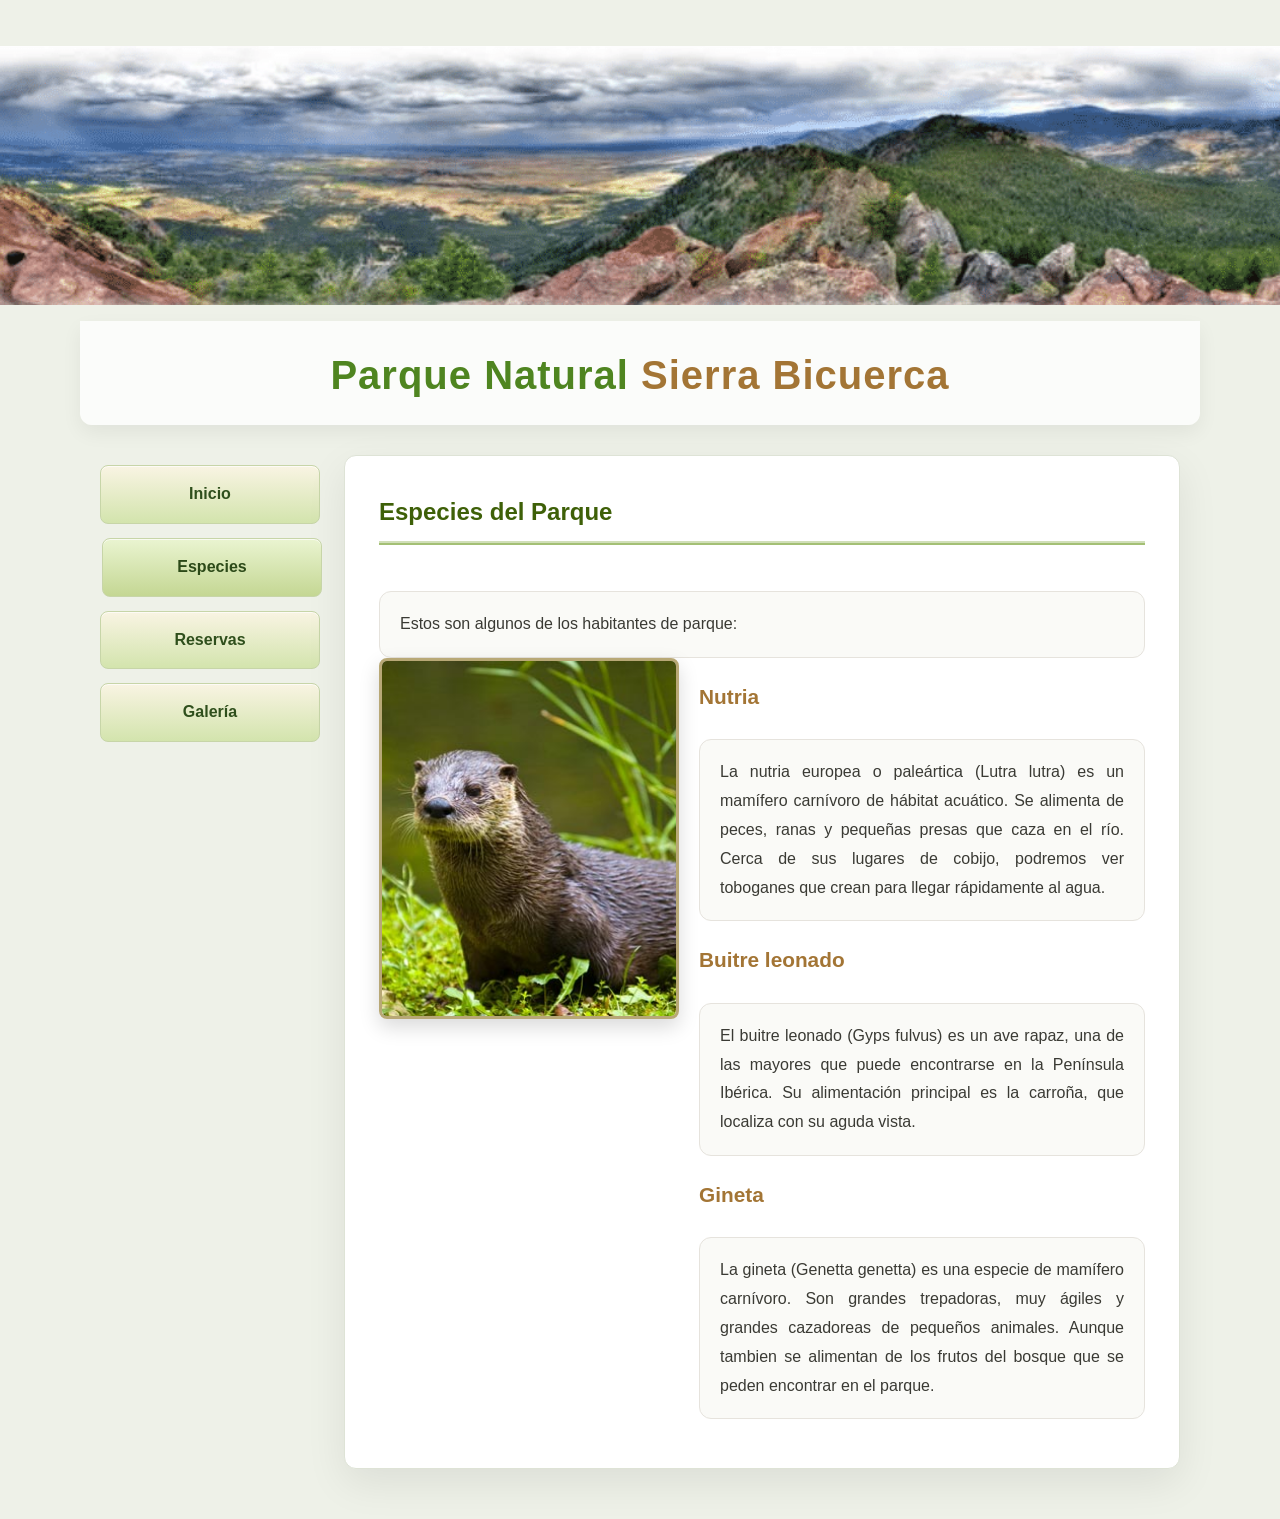
==== especies.html @ 3e93504e "cambio de especies y estilos" ====
<!doctype html>
<html lang="es">
  <head>
    <meta charset="UTF-8" />
    <meta name="viewport" content="width=device-width, initial-scale=1.0" />
    <title>Especies</title>
  </head>
  <link rel="stylesheet" href="estilos.css" />
  <body>
    <header>
      <div class="header-image"></div>
        <img src="picture.png" alt="Imagen del encabezado del Parque Natural Sierra Bicuerca" />
      <div class="header-title">
        <h1>Parque Natural <span>Sierra Bicuerca</span></h1>
      </div>
    </header>

    <div class="main-container">
        <nav>
            <ul>
                <li><a href="index.html">Inicio</a></li>
                <li><a href="especies.html" class="active">Especies</a></li>
                <li><a href="reservas.html">Reservas</a></li>
                <li><a href="galería.html">Galería</a></li>
            </ul>
        </nav>

        <article>
            <h2>Especies del Parque</h2>
            <p>Estos son algunos de los habitantes de parque:</p>
            
            <input type="radio" id="nutria-radio" name="species" checked hidden>
            <input type="radio" id="buitre-radio" name="species" hidden>
            <input type="radio" id="gineta-radio" name="species" hidden>
            
            <div class="species-container">
                <div class="species-images">
                    <img id="img-nutria" src="nutria.jpg" alt="Nutria" class="species-image">
                    <img id="img-buitre" src="buitre_leonado.jpg" alt="Buitre leonado" class="species-image">
                    <img id="img-gineta" src="gineta.jpg" alt="Gineta" class="species-image">
                </div>
                <div class="species-list">
                    <label for="nutria-radio"><h3>Nutria</h3></label>
                    <p>La nutria europea o paleártica (Lutra lutra) es un mamífero carnívoro de hábitat acuático. Se alimenta de peces, ranas y pequeñas presas que caza en el río. Cerca de sus lugares de cobijo, podremos ver toboganes que crean para llegar rápidamente al agua.</p>
                    <label for="buitre-radio"><h3>Buitre leonado</h3></label>
                    <p>El buitre leonado (Gyps fulvus) es un ave rapaz, una de las mayores que puede encontrarse en la Península Ibérica. Su alimentación principal es la carroña, que localiza con su aguda vista.</p>
                    <label for="gineta-radio"><h3>Gineta</h3></label>
                    <p>La gineta (Genetta genetta) es una especie de mamífero carnívoro. Son grandes trepadoras, muy ágiles y grandes cazadoreas de pequeños animales. Aunque tambien se alimentan de los frutos del bosque que se peden encontrar en el parque.</p>
                </div>
            </div>
        </article>
    </div>
</body>
</html>
---- estilos.css ----
/* Estilos Generales */
* {
  margin: 0;
  padding: 0;
  box-sizing: border-box;
}

body {
  font-family: 'Segoe UI', Tahoma, Geneva, Verdana, sans-serif;
  line-height: 1.8;
  color: #323232;
  background-color: #eef1e8;
}

/* Cabecera con Imagen */
header {
  width: 100%;
  display: flex;
  flex-direction: column;
  align-items: center;
  gap: 1rem;
  padding: 30px 0 0;
}       
  justify-content: flex-end;
  text-align: center;
  padding: 20px;
  font-size: 0.9rem;
  color: #555;
}
.header-image {
  width: min(100%, 1120px);
  height: 240px;
  background: url('picture.png') center/cover no-repeat;
  border-radius: 12px;
  box-shadow: 0 8px 30px rgba(0, 0, 0, 0.12);
}

.header-title {
  width: min(100%, 1120px);
  background: #ffffffcc;
  text-align: center;
  padding: 18px 0 14px;
  border-radius: 0 0 12px 12px;
  box-shadow: 0 8px 20px rgba(0, 0, 0, 0.06);
}

h1 {
  color: #4f8520;
  font-size: 2.5rem;
  margin: 0;
  letter-spacing: 1px;
}

h1 span {
  color: #a37535;
}

/* Contenedor Principal */
.main-container {
  max-width: 1120px;
  margin: 30px auto 50px;
  display: flex;
  gap: 24px;
  padding: 0 20px;
}

/* Barra Lateral (Navegación) */
nav {
  flex: 0 0 220px;
}

nav ul {
  list-style: none;
  padding: 10px 0;
}

nav ul li {
  margin-bottom: 14px;
}

nav ul li a {
  display: block;
  padding: 14px 18px;
  text-decoration: none;
  color: #2f4f1c;
  background: linear-gradient(180deg, #f9f4e3 0%, #d3e4ad 100%);
  border: 1px solid #c7d5a8;
  border-radius: 8px;
  font-weight: 700;
  transition: transform 0.2s ease, background 0.2s ease;
  box-shadow: inset 0 1px 0 rgba(255, 255, 255, 0.7);
  text-align: center;
}

nav ul li a:hover,
nav ul li a.active {
  background: linear-gradient(180deg, #eaf4d1 0%, #c4d793 100%);
  color: #2c4a18;
  transform: translateX(2px);
}

/* Contenido */
article {
  display: grid;
  background: #ffffff;
  padding: 34px;
  border-radius: 12px;
  box-shadow: 0 14px 40px rgba(0, 0, 0, 0.08);
  border: 1px solid #dee3d6;
}

h2 {
  color: #3e6008;
  border-bottom: 2px solid #a4c075;
  padding-bottom: 10px;
  margin-bottom: 22px;
  box-shadow: inset 0 -2px 0 rgba(164, 192, 117, 0.5);
}

p {
  display: block;
  margin-top: 24px;
    padding: 18px 20px;
    background: #f8f8f5bd;
    border: 1px solid #e6e3dd;
    border-radius: 12px;
    color: #3a3a34;
}

.section-box {
  background: #fdf8ec;
  border: 1px solid #e0cfac;
  border-radius: 14px;
  padding: 22px;
  margin-top: 30px;
}

.section-box h3 {
  margin: 0 0 18px;
  font-size: 1.4rem;
  color: #b15a06;
  border-bottom: 2px solid #e5d4b0;
  padding-bottom: 10px;
}

.gallery-grid {
  display: flex;
    justify-content: flex-start;
    align-items: flex-start;
    flex-wrap: wrap;
    gap: 5px;
    margin: 5px;
}

.gallery-grid-2 {
  display: flex;
  justify-content: flex-start;
  align-items: flex-start;
  flex-wrap: wrap;
  gap: 5px;
  margin: 5px;
}

.gallery-grid img {

  box-shadow: 0 12px 30px rgba(0, 0, 0, 0.12);
}

@media (max-width: 768px) {
  .gallery-grid {
    grid-template-columns: 1fr;
  }
}

.gallery-footer {
  margin-top: 24px;
  padding: 18px 20px;
  background: #f8f8f5bd;
  border: 1px solid #e6e3dd;
  border-radius: 12px;
  color: #3a3a34;
}

.reserve-table {
  width: 100%;
  border-collapse: collapse;
  margin-bottom: 20px;
}

.reserve-table th,
.reserve-table td {
  border: 1px solid #d0b885;
  padding: 12px 14px;
  text-align: center;
}

.reserve-table th {
  background: #f8ecc9;
  color: #4d6b18;
  font-weight: 700;
}

.reserve-table .label {
  background: #f6f0df;
  color: #4d5f23;
  font-weight: 700;
}

.reserve-table td {
  background: #fcfbf6;
  color: #333;
}

.reserve-table.reserve-table--secondary th {
  background: #f8f0d2;
}

/* Estilos para especies con imagen flotante */
.species-container {
  display: flex;
  gap: 20px;
  align-items: flex-start;
}

.species-images {
  flex: 0 0 300px;
  position: relative;
  height: 400px;
}

.species-image {
  display: none;
  width: 300px;
  height: auto;
  border: 3px solid #b8a876;
  border-radius: 8px;
  box-shadow: 0 8px 20px rgba(0, 0, 0, 0.15);
  position: absolute;
  top: 0;
  left: 0;
}

#nutria-radio:checked ~ .species-container .species-images #img-nutria,
#buitre-radio:checked ~ .species-container .species-images #img-buitre,
#gineta-radio:checked ~ .species-container .species-images #img-gineta {
  display: block;
}

.species-list {
  flex: 1;
}

.species-list label {
  cursor: pointer;
}

.species-list h3 {
  color: #a37535;
  font-size: 1.3rem;
  margin-top: 20px;
  margin-bottom: 10px;
}

.species-list p {
  margin-bottom: 15px;
  text-align: justify;
}

/* Responsivo para móviles */
@media (max-width: 768px) {
  .main-container {
    flex-direction: column;
  }

  header {
    height: 200px;
  }

  h1 {
    font-size: 1.4rem;
  }
}
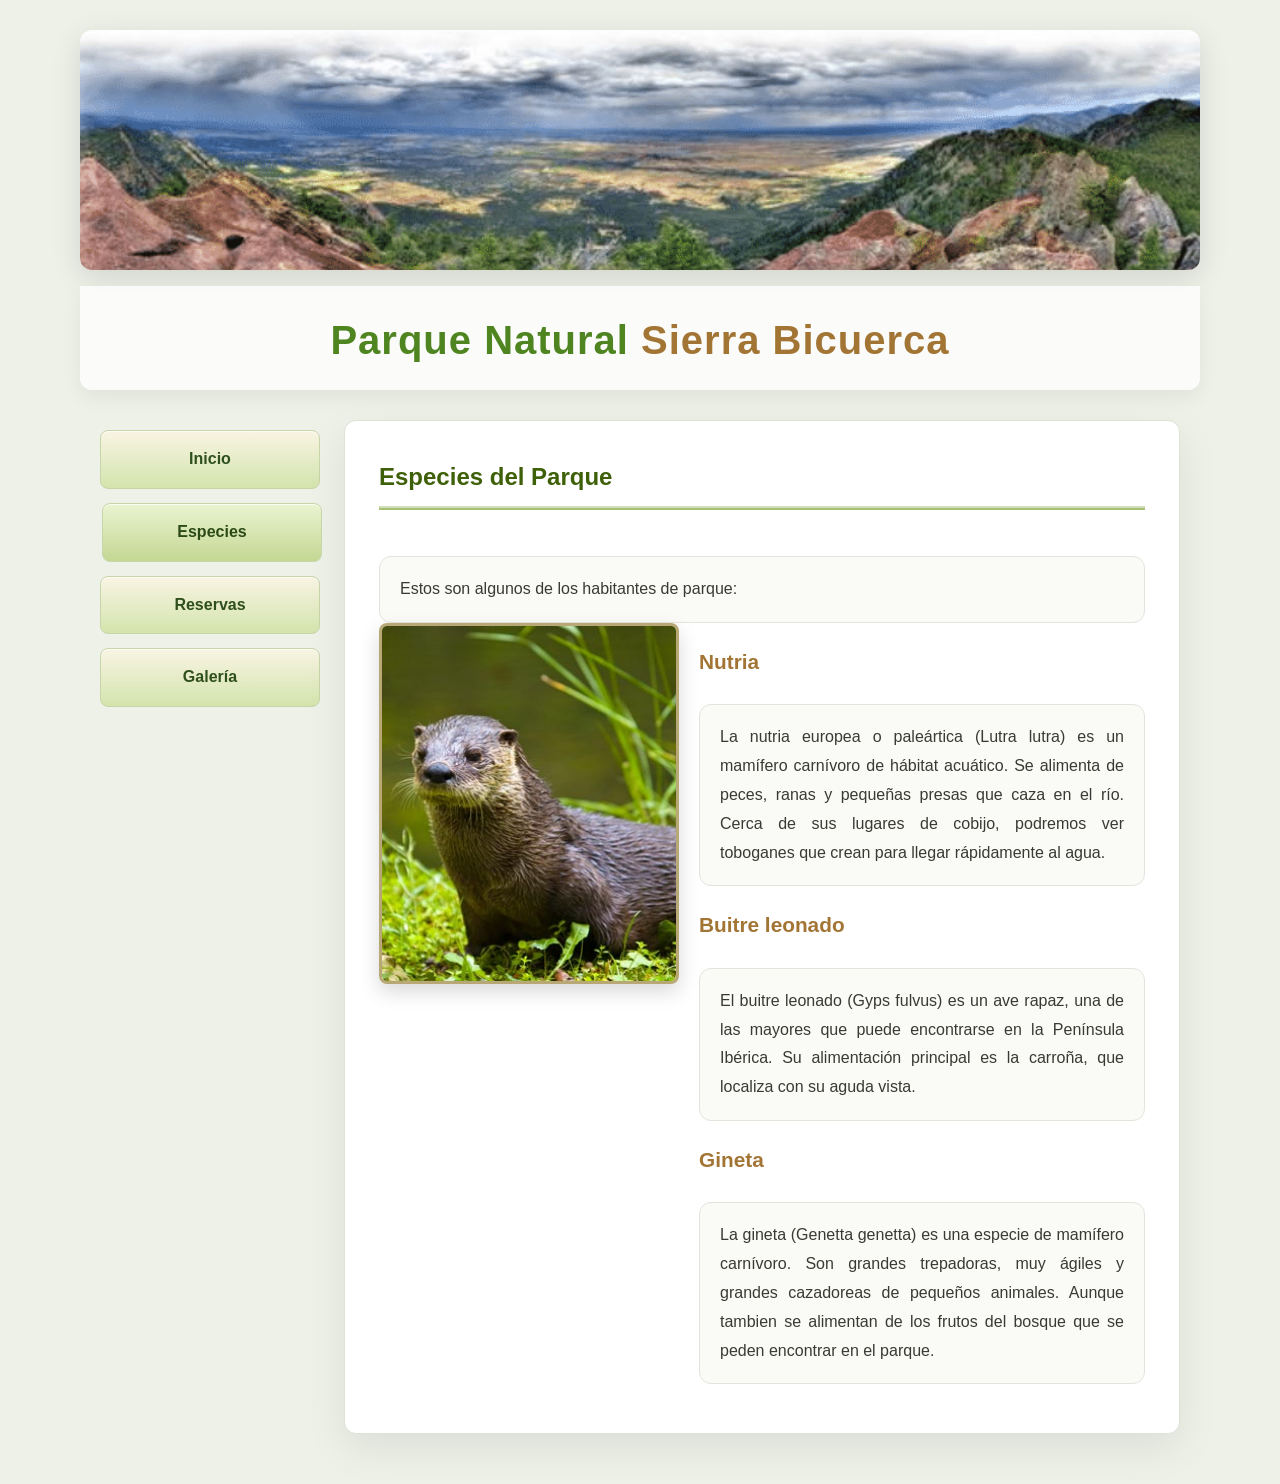
==== commit 9576cb39: "cambio de imagen duplicada" ====
--- a/especies.html
+++ b/especies.html
@@ -9,7 +9,6 @@
   <body>
     <header>
       <div class="header-image"></div>
-        <img src="picture.png" alt="Imagen del encabezado del Parque Natural Sierra Bicuerca" />
       <div class="header-title">
         <h1>Parque Natural <span>Sierra Bicuerca</span></h1>
       </div>
--- a/estilos.css
+++ b/estilos.css
@@ -12,7 +12,7 @@
   background-color: #eef1e8;
 }
 
-/* Cabecera con Imagen */
+
 header {
   width: 100%;
   display: flex;
@@ -21,16 +21,11 @@
   gap: 1rem;
   padding: 30px 0 0;
 }       
-  justify-content: flex-end;
-  text-align: center;
-  padding: 20px;
-  font-size: 0.9rem;
-  color: #555;
-}
+
 .header-image {
   width: min(100%, 1120px);
   height: 240px;
-  background: url('picture.png') center/cover no-repeat;
+  background: url('picture.png');
   border-radius: 12px;
   box-shadow: 0 8px 30px rgba(0, 0, 0, 0.12);
 }
@@ -98,8 +93,7 @@
   color: #2c4a18;
   transform: translateX(2px);
 }
-
-/* Contenido */
+  
 article {
   display: grid;
   background: #ffffff;
@@ -166,12 +160,6 @@
   box-shadow: 0 12px 30px rgba(0, 0, 0, 0.12);
 }
 
-@media (max-width: 768px) {
-  .gallery-grid {
-    grid-template-columns: 1fr;
-  }
-}
-
 .gallery-footer {
   margin-top: 24px;
   padding: 18px 20px;
@@ -215,7 +203,6 @@
   background: #f8f0d2;
 }
 
-/* Estilos para especies con imagen flotante */
 .species-container {
   display: flex;
   gap: 20px;
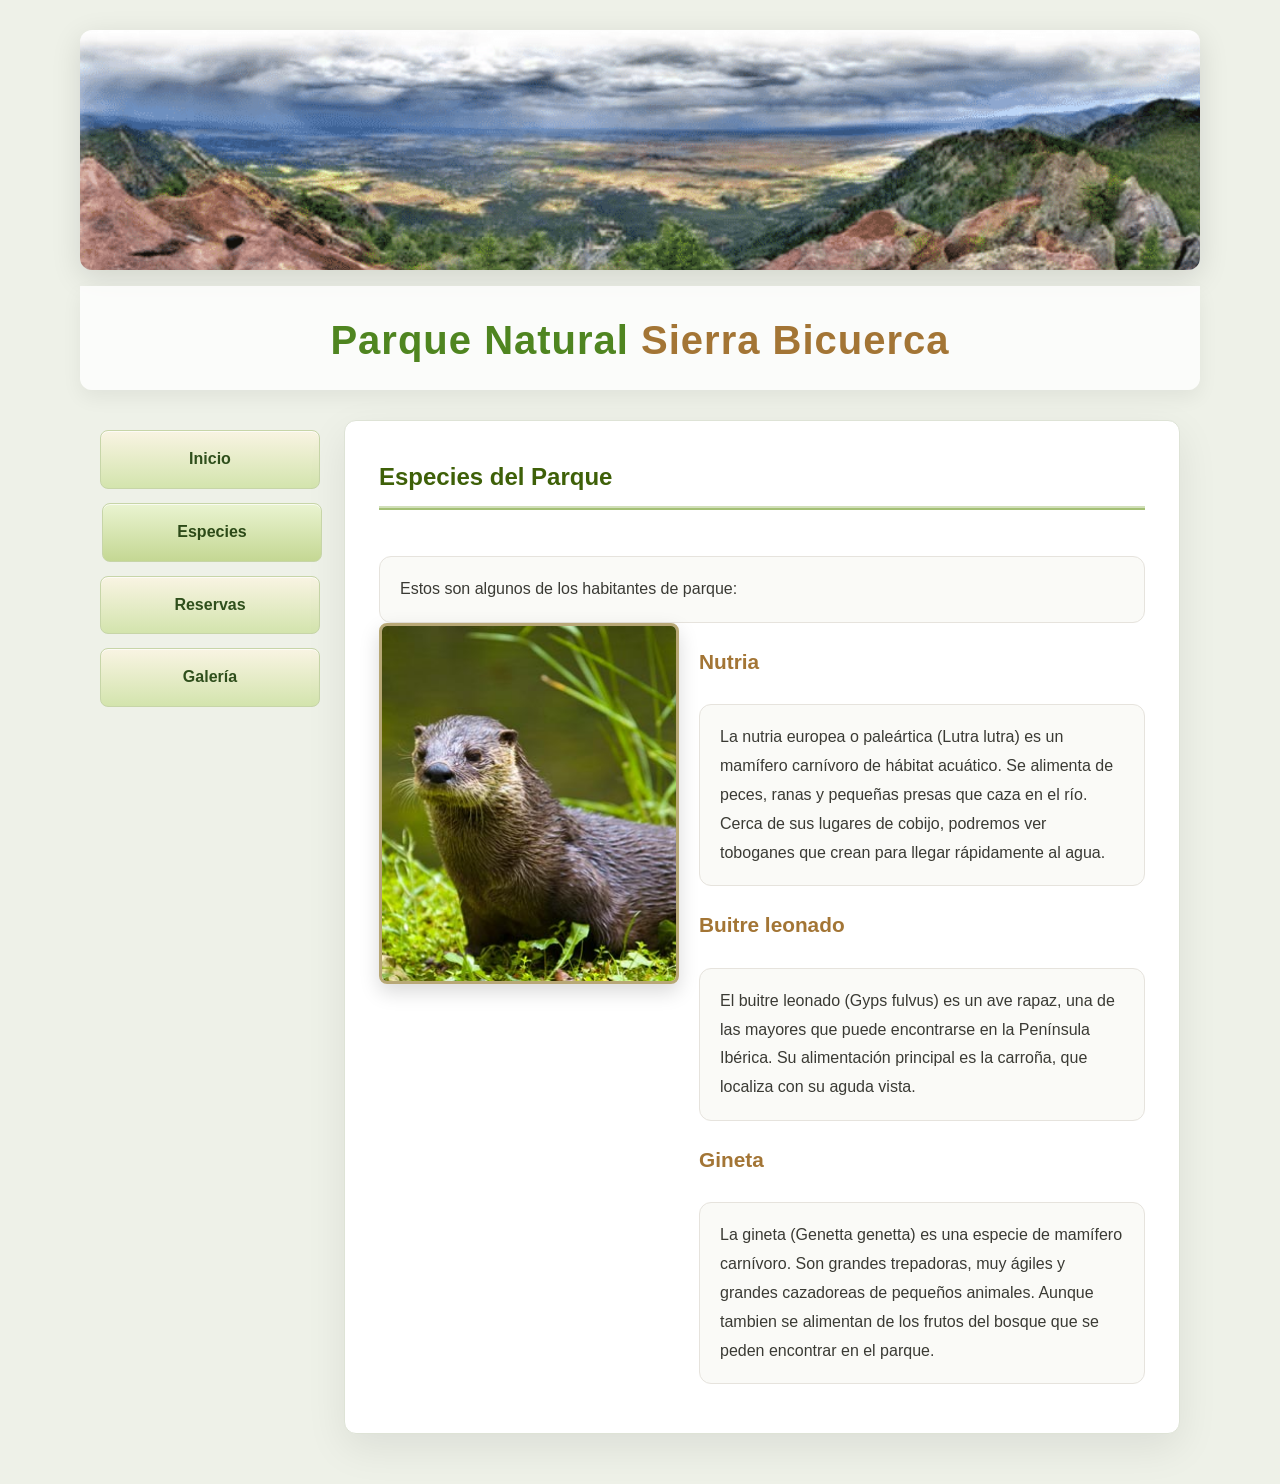
==== commit 4a85bd15: "Arreglar accesibilidad" ====
--- a/especies.html
+++ b/especies.html
@@ -1,11 +1,11 @@
 <!doctype html>
 <html lang="es">
   <head>
-    <meta charset="UTF-8" />
-    <meta name="viewport" content="width=device-width, initial-scale=1.0" />
+    <meta charset="UTF-8">
+    <meta name="viewport" content="width=device-width, initial-scale=1.0">
     <title>Especies</title>
+    <link rel="stylesheet" href="estilos.css">
   </head>
-  <link rel="stylesheet" href="estilos.css" />
   <body>
     <header>
       <div class="header-image"></div>
@@ -13,6 +13,9 @@
         <h1>Parque Natural <span>Sierra Bicuerca</span></h1>
       </div>
     </header>
+
+    <body onload="MM_preloadImages('nutria.jpg','buitre_leonado.jpg','gineta.jpg')"><!-- Google tag (gtag.js) -->
+    <script async src="https://www.googletagmanager.com/gtag/js?id=G-4KX380T5BD"></script>
 
     <div class="main-container">
         <nav>
@@ -39,15 +42,15 @@
                     <img id="img-gineta" src="gineta.jpg" alt="Gineta" class="species-image">
                 </div>
                 <div class="species-list">
-                    <label for="nutria-radio"><h3>Nutria</h3></label>
+                    <h3><label for="nutria-radio">Nutria</label></h3>
                     <p>La nutria europea o paleártica (Lutra lutra) es un mamífero carnívoro de hábitat acuático. Se alimenta de peces, ranas y pequeñas presas que caza en el río. Cerca de sus lugares de cobijo, podremos ver toboganes que crean para llegar rápidamente al agua.</p>
-                    <label for="buitre-radio"><h3>Buitre leonado</h3></label>
+                    <h3><label for="buitre-radio">Buitre leonado</label></h3>
                     <p>El buitre leonado (Gyps fulvus) es un ave rapaz, una de las mayores que puede encontrarse en la Península Ibérica. Su alimentación principal es la carroña, que localiza con su aguda vista.</p>
-                    <label for="gineta-radio"><h3>Gineta</h3></label>
+                    <h3><label for="gineta-radio">Gineta</label></h3>
                     <p>La gineta (Genetta genetta) es una especie de mamífero carnívoro. Son grandes trepadoras, muy ágiles y grandes cazadoreas de pequeños animales. Aunque tambien se alimentan de los frutos del bosque que se peden encontrar en el parque.</p>
                 </div>
             </div>
         </article>
     </div>
 </body>
-</html>
+</html>
--- a/estilos.css
+++ b/estilos.css
@@ -10,6 +10,9 @@
   line-height: 1.8;
   color: #323232;
   background-color: #eef1e8;
+  display: flex;
+  flex-direction: column;
+  min-height: 100vh;
 }
 
 
@@ -250,7 +253,17 @@
 
 .species-list p {
   margin-bottom: 15px;
-  text-align: justify;
+  text-align: left;
+}
+
+.index_footer {
+  background: #f8f8f5bd;
+  border-top: 1px solid #e6e3dd;
+  padding: 20px;
+  text-align: center;
+  color: #3a3a34;
+  font-size: 0.9rem;
+  margin-top: auto;
 }
 
 /* Responsivo para móviles */
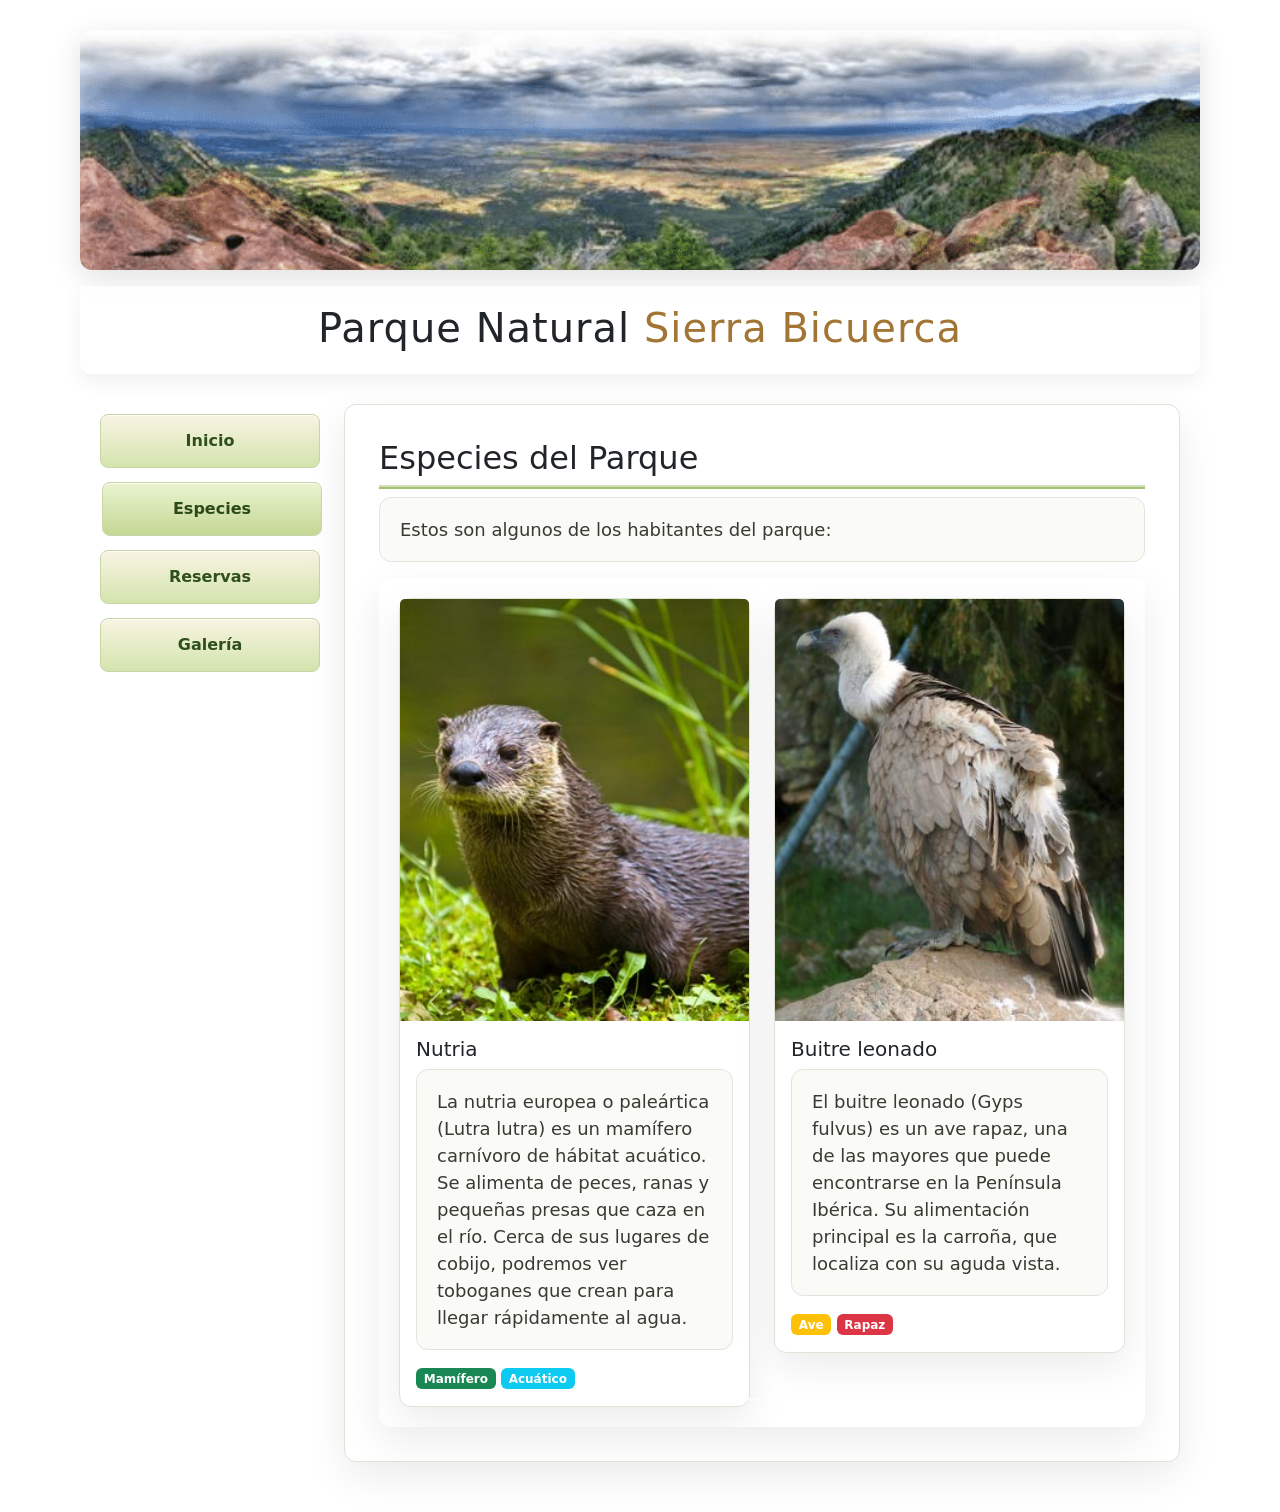
==== commit 3f1fa152: "cambios en especies, css, index" ====
--- a/especies.html
+++ b/especies.html
@@ -5,8 +5,10 @@
     <meta name="viewport" content="width=device-width, initial-scale=1.0">
     <title>Especies</title>
     <link rel="stylesheet" href="estilos.css">
+    <link href="https://cdn.jsdelivr.net/npm/bootstrap@5.3.0/dist/css/bootstrap.min.css" rel="stylesheet">
   </head>
   <body>
+    <script src="https://cdn.jsdelivr.net/npm/bootstrap@5.3.0/dist/js/bootstrap.bundle.min.js"></script>
     <header>
       <div class="header-image"></div>
       <div class="header-title">
@@ -29,26 +31,137 @@
 
         <article>
             <h2>Especies del Parque</h2>
-            <p>Estos son algunos de los habitantes de parque:</p>
+            <p>Estos son algunos de los habitantes del parque:</p>
             
-            <input type="radio" id="nutria-radio" name="species" checked hidden>
-            <input type="radio" id="buitre-radio" name="species" hidden>
-            <input type="radio" id="gineta-radio" name="species" hidden>
-            
-            <div class="species-container">
-                <div class="species-images">
-                    <img id="img-nutria" src="nutria.jpg" alt="Nutria" class="species-image">
-                    <img id="img-buitre" src="buitre_leonado.jpg" alt="Buitre leonado" class="species-image">
-                    <img id="img-gineta" src="gineta.jpg" alt="Gineta" class="species-image">
+            <div id="especiesCarousel" class="carousel slide" data-bs-ride="carousel">
+                <div class="carousel-indicators">
+                    <button type="button" data-bs-target="#especiesCarousel" data-bs-slide-to="0" class="active" aria-current="true" aria-label="Slide 1"></button>
+                    <button type="button" data-bs-target="#especiesCarousel" data-bs-slide-to="1" aria-label="Slide 2"></button>
+                    <button type="button" data-bs-target="#especiesCarousel" data-bs-slide-to="2" aria-label="Slide 3"></button>
+                    <button type="button" data-bs-target="#especiesCarousel" data-bs-slide-to="3" aria-label="Slide 4"></button>
                 </div>
-                <div class="species-list">
-                    <h3><label for="nutria-radio">Nutria</label></h3>
-                    <p>La nutria europea o paleártica (Lutra lutra) es un mamífero carnívoro de hábitat acuático. Se alimenta de peces, ranas y pequeñas presas que caza en el río. Cerca de sus lugares de cobijo, podremos ver toboganes que crean para llegar rápidamente al agua.</p>
-                    <h3><label for="buitre-radio">Buitre leonado</label></h3>
-                    <p>El buitre leonado (Gyps fulvus) es un ave rapaz, una de las mayores que puede encontrarse en la Península Ibérica. Su alimentación principal es la carroña, que localiza con su aguda vista.</p>
-                    <h3><label for="gineta-radio">Gineta</label></h3>
-                    <p>La gineta (Genetta genetta) es una especie de mamífero carnívoro. Son grandes trepadoras, muy ágiles y grandes cazadoreas de pequeños animales. Aunque tambien se alimentan de los frutos del bosque que se peden encontrar en el parque.</p>
+                <div class="carousel-inner">
+                    <div class="carousel-item active">
+                        <div class="row">
+                            <div class="col-md-6">
+                                <!-- Tarjeta Nutria -->
+                                <div class="card species-card">
+                                    <img src="img/nutria.jpg" class="card-img-top" alt="Nutria">
+                                    <div class="card-body">
+                                        <h5 class="card-title">Nutria</h5>
+                                        <p class="card-text">La nutria europea o paleártica (Lutra lutra) es un mamífero carnívoro de hábitat acuático. Se alimenta de peces, ranas y pequeñas presas que caza en el río. Cerca de sus lugares de cobijo, podremos ver toboganes que crean para llegar rápidamente al agua.</p>
+                                        <span class="badge bg-success">Mamífero</span>
+                                        <span class="badge bg-info">Acuático</span>
+                                    </div>
+                                </div>
+                            </div>
+                            <div class="col-md-6">
+                                <!-- Tarjeta Buitre Leonado -->
+                                <div class="card species-card">
+                                    <img src="img/buitre_leonado.jpg" class="card-img-top" alt="Buitre leonado">
+                                    <div class="card-body">
+                                        <h5 class="card-title">Buitre leonado</h5>
+                                        <p class="card-text">El buitre leonado (Gyps fulvus) es un ave rapaz, una de las mayores que puede encontrarse en la Península Ibérica. Su alimentación principal es la carroña, que localiza con su aguda vista.</p>
+                                        <span class="badge bg-warning">Ave</span>
+                                        <span class="badge bg-danger">Rapaz</span>
+                                    </div>
+                                </div>
+                            </div>
+                        </div>
+                    </div>
+                    <div class="carousel-item">
+                        <div class="row">
+                            <div class="col-md-6">
+                                <!-- Tarjeta Ciervo -->
+                                <div class="card species-card">
+                                    <img src="img/ciervo-rojo.jpg" class="card-img-top" alt="Ciervo">
+                                    <div class="card-body">
+                                        <h5 class="card-title">Ciervo</h5>
+                                        <p class="card-text">El ciervo es uno de los herbívoros más tranquilos del parque. Se le puede ver al amanecer cerca de los claros, masticando hierba y echando un vistazo a su entorno antes de seguir caminando.</p>
+                                        <span class="badge bg-success">Mamífero</span>
+                                        <span class="badge bg-secondary">Herbívoro</span>
+                                    </div>
+                                </div>
+                            </div>
+                            <div class="col-md-6">
+                                <!-- Tarjeta Zorro -->
+                                <div class="card species-card">
+                                    <img src="img/zorro.jpg" class="card-img-top" alt="Zorro">
+                                    <div class="card-body">
+                                        <h5 class="card-title">Zorro</h5>
+                                        <p class="card-text">El zorro rojo se mueve entre arbustos al atardecer buscando pequeños mamíferos y bayas. Es astuto y silencioso, y suele dejar rastro por las zonas menos transitadas del bosque.</p>
+                                        <span class="badge bg-success">Mamífero</span>
+                                        <span class="badge bg-dark">Carnívoro</span>
+                                    </div>
+                                </div>
+                            </div>
+                        </div>
+                    </div>
+                    <div class="carousel-item">
+                        <div class="row">
+                            <div class="col-md-6">
+                                <!-- Tarjeta Topillo -->
+                                <div class="card species-card">
+                                    <img src="img/Topillo.jpg" class="card-img-top" alt="Topillo">
+                                    <div class="card-body">
+                                        <h5 class="card-title">Topillo</h5>
+                                        <p class="card-text">El topillo habita en las zonas más húmedas y verdes, cerca de los arroyos. Aunque es pequeño, su presencia es importante en el ecosistema porque sirve de alimento para aves rapaces y zorros.</p>
+                                        <span class="badge bg-success">Mamífero</span>
+                                        <span class="badge bg-info">Pequeño roedor</span>
+                                    </div>
+                                </div>
+                            </div>
+                            <div class="col-md-6">
+                                <!-- Tarjeta Martín pescador -->
+                                <div class="card species-card">
+                                    <img src="img/martín_pescador.jpg" class="card-img-top" alt="Martín pescador">
+                                    <div class="card-body">
+                                        <h5 class="card-title">Martín pescador</h5>
+                                        <p class="card-text">El martín pescador es un pájaro de colores muy vivos, que se posa sobre ramas junto al agua para lanzar un picado y atrapar peces pequeños con su pico afilado.</p>
+                                        <span class="badge bg-warning">Ave</span>
+                                        <span class="badge bg-info">Acuático</span>
+                                    </div>
+                                </div>
+                            </div>
+                        </div>
+                    </div>
+                    <div class="carousel-item">
+                        <div class="row">
+                            <div class="col-md-6">
+                                <!-- Tarjeta Jabalí -->
+                                <div class="card species-card">
+                                    <img src="img/jabalí.webp" class="card-img-top" alt="Jabalí">
+                                    <div class="card-body">
+                                        <h5 class="card-title">Jabalí</h5>
+                                        <p class="card-text">El jabalí aparece a veces en las zonas densas del monte. Es fuerte y de costumbres nocturnas, y con su hocico remueve el suelo en busca de raíces, insectos y bellotas.</p>
+                                        <span class="badge bg-success">Mamífero</span>
+                                        <span class="badge bg-secondary">Nocturno</span>
+                                    </div>
+                                </div>
+                            </div>
+                            <div class="col-md-6">
+                                <!-- Tarjeta Libélula -->
+                                <div class="card species-card">
+                                    <img src="img/libelula.webp" class="card-img-top" alt="Libélula">
+                                    <div class="card-body">
+                                        <h5 class="card-title">Libélula</h5>
+                                        <p class="card-text">La libélula es uno de los insectos más vistosos del humedal. Vuela rápidamente sobre el agua, cazando pequeños insectos y siempre volviendo a posarse junto a las juncias.</p>
+                                        <span class="badge bg-danger">Insecto</span>
+                                        <span class="badge bg-info">Acuático</span>
+                                    </div>
+                                </div>
+                            </div>
+                        </div>
+                    </div>
                 </div>
+                <button class="carousel-control-prev" type="button" data-bs-target="#especiesCarousel" data-bs-slide="prev">
+                    <span class="carousel-control-prev-icon" aria-hidden="true"></span>
+                    <span class="visually-hidden">Previous</span>
+                </button>
+                <button class="carousel-control-next" type="button" data-bs-target="#especiesCarousel" data-bs-slide="next">
+                    <span class="carousel-control-next-icon" aria-hidden="true"></span>
+                    <span class="visually-hidden">Next</span>
+                </button>
             </div>
         </article>
     </div>
--- a/estilos.css
+++ b/estilos.css
@@ -5,6 +5,38 @@
   box-sizing: border-box;
 }
 
+.card.species-card {
+  background: #ffffff;
+  border: 1px solid #dee3d6;
+  border-radius: 12px;
+  box-shadow: 0 14px 40px rgba(0, 0, 0, 0.08);
+}
+
+/* Estilos para el carrusel de especies */
+.carousel {
+  border-radius: 12px;
+  overflow: hidden;
+  box-shadow: 0 14px 40px rgba(0, 0, 0, 0.08);
+}
+
+.carousel-item {
+  padding: 20px;
+}
+
+.carousel-control-prev,
+.carousel-control-next {
+  width: 5%;
+}
+
+.carousel-indicators button {
+  background-color: #a4c075;
+  border: none;
+}
+
+.carousel-indicators .active {
+  background-color: #4f8520;
+}
+
 body {
   font-family: 'Segoe UI', Tahoma, Geneva, Verdana, sans-serif;
   line-height: 1.8;
@@ -28,7 +60,7 @@
 .header-image {
   width: min(100%, 1120px);
   height: 240px;
-  background: url('picture.png');
+  background: url('img/picture.png');
   border-radius: 12px;
   box-shadow: 0 8px 30px rgba(0, 0, 0, 0.12);
 }
@@ -96,7 +128,7 @@
   color: #2c4a18;
   transform: translateX(2px);
 }
-  
+
 article {
   display: grid;
   background: #ffffff;
@@ -122,6 +154,7 @@
     border: 1px solid #e6e3dd;
     border-radius: 12px;
     color: #3a3a34;
+    font-size: 18px;
 }
 
 .section-box {
@@ -208,8 +241,8 @@
 
 .species-container {
   display: flex;
-  gap: 20px;
-  align-items: flex-start;
+  gap: 15px;
+  align-items: flex-start
 }
 
 .species-images {
@@ -232,7 +265,13 @@
 
 #nutria-radio:checked ~ .species-container .species-images #img-nutria,
 #buitre-radio:checked ~ .species-container .species-images #img-buitre,
-#gineta-radio:checked ~ .species-container .species-images #img-gineta {
+#gineta-radio:checked ~ .species-container .species-images #img-gineta,
+#ciervo-radio:checked ~ .species-container .species-images #img-ciervo,
+#zorro-radio:checked ~ .species-container .species-images #img-zorro,
+#topillo-radio:checked ~ .species-container .species-images #img-topillo,
+#martin-radio:checked ~ .species-container .species-images #img-martin,
+#jabali-radio:checked ~ .species-container .species-images #img-jabali,
+#libelula-radio:checked ~ .species-container .species-images #img-libelula {
   display: block;
 }
 
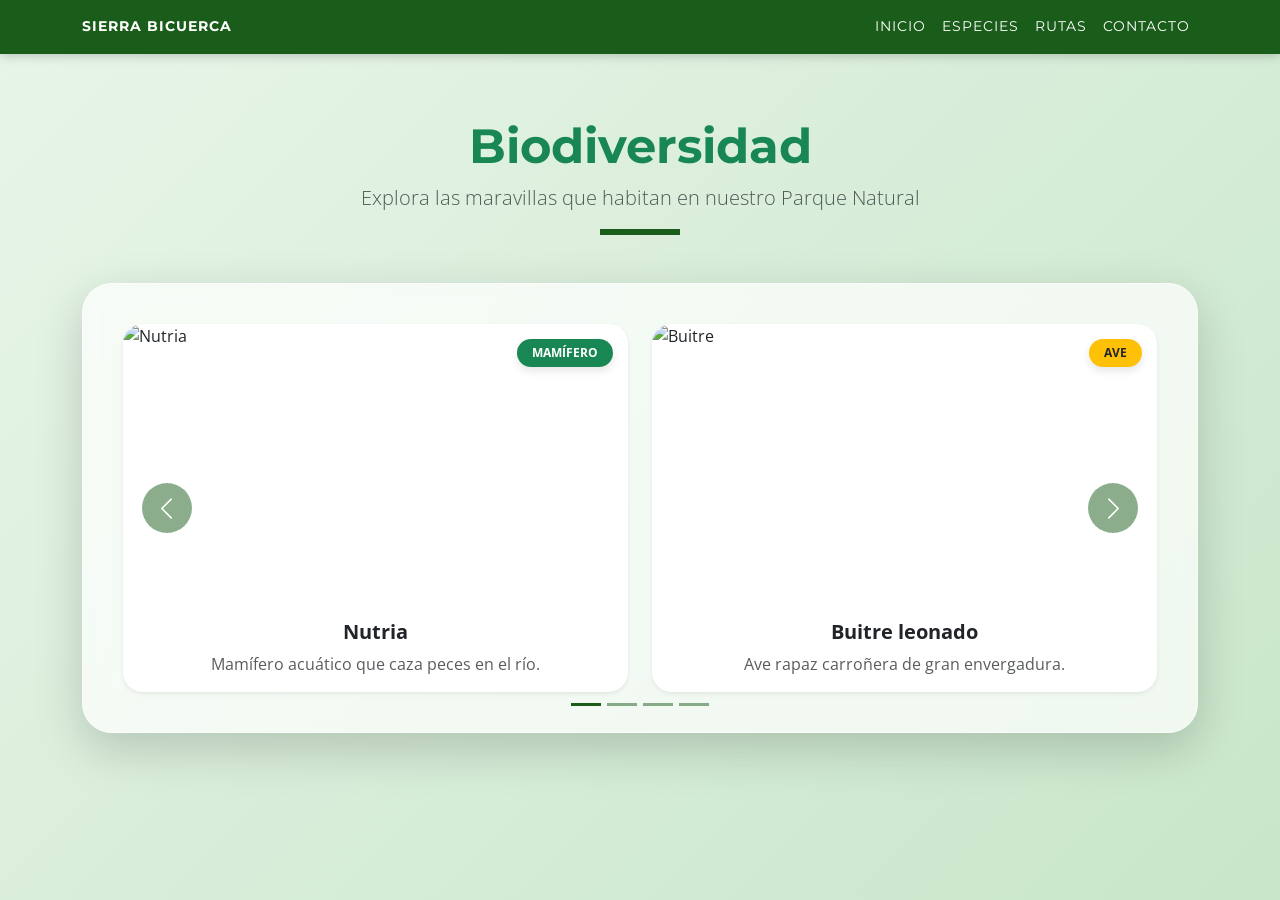
==== commit 682984df: ".\especies.html" ====
--- a/especies.html
+++ b/especies.html
@@ -1,169 +1,256 @@
-<!doctype html>
+<!DOCTYPE html>
 <html lang="es">
-  <head>
+<head>
     <meta charset="UTF-8">
     <meta name="viewport" content="width=device-width, initial-scale=1.0">
-    <title>Especies</title>
-    <link rel="stylesheet" href="estilos.css">
-    <link href="https://cdn.jsdelivr.net/npm/bootstrap@5.3.0/dist/css/bootstrap.min.css" rel="stylesheet">
-  </head>
-  <body>
-    <script src="https://cdn.jsdelivr.net/npm/bootstrap@5.3.0/dist/js/bootstrap.bundle.min.js"></script>
-    <header>
-      <div class="header-image"></div>
-      <div class="header-title">
-        <h1>Parque Natural <span>Sierra Bicuerca</span></h1>
-      </div>
-    </header>
-
-    <body onload="MM_preloadImages('nutria.jpg','buitre_leonado.jpg','gineta.jpg')"><!-- Google tag (gtag.js) -->
-    <script async src="https://www.googletagmanager.com/gtag/js?id=G-4KX380T5BD"></script>
-
-    <div class="main-container">
-        <nav>
-            <ul>
-                <li><a href="index.html">Inicio</a></li>
-                <li><a href="especies.html" class="active">Especies</a></li>
-                <li><a href="reservas.html">Reservas</a></li>
-                <li><a href="galería.html">Galería</a></li>
+    <title>Especies - Sierra Bicuerca</title>
+    <!-- Google Fonts para el estilo espectacular -->
+    <link href="https://fonts.googleapis.com/css2?family=Montserrat:wght@700&family=Open+Sans:wght@400;600&display=swap" rel="stylesheet">
+    <!-- CSS de Bootstrap 5.3.3 -->
+    <link href="https://cdn.jsdelivr.net/npm/bootstrap@5.3.3/dist/css/bootstrap.min.css" rel="stylesheet">
+    
+    <style>
+        :root {
+            --primary-green: #1a5d1a;
+            --accent-gold: #f4ce14;
+            --nature-dark: #3c4048;
+        }
+
+        body { 
+            background: linear-gradient(135deg, #e8f5e9 0%, #c8e6c9 100%);
+            font-family: 'Open Sans', sans-serif;
+            min-height: 100vh;
+        }
+
+        /* Estilos del Navbar */
+        .navbar {
+            background-color: var(--primary-green) !important;
+            box-shadow: 0 2px 10px rgba(0,0,0,0.2);
+        }
+        .navbar-brand, .nav-link {
+            color: white !important;
+            font-family: 'Montserrat', sans-serif;
+            text-transform: uppercase;
+            font-size: 0.9rem;
+            letter-spacing: 1px;
+        }
+        .nav-link:hover {
+            color: var(--accent-gold) !important;
+        }
+
+        /* Estilos del Carrusel Espectacular */
+        #especiesCarousel {
+            background: rgba(255, 255, 255, 0.7);
+            backdrop-filter: blur(10px);
+            border-radius: 30px;
+            border: 1px solid rgba(255, 255, 255, 0.5);
+            padding: 20px;
+        }
+
+        .species-card { 
+            border-radius: 20px;
+            overflow: hidden;
+            transition: all 0.4s cubic-bezier(0.175, 0.885, 0.32, 1.275);
+            border: none;
+            background: white;
+        }
+
+        .species-card:hover { 
+            transform: translateY(-12px);
+            box-shadow: 0 15px 30px rgba(0,0,0,0.2) !important;
+        }
+
+        .species-card img { 
+            width: 100%;
+            height: 280px; 
+            object-fit: cover; 
+            transition: transform 0.5s;
+        }
+
+        .species-card:hover img {
+            transform: scale(1.05);
+        }
+
+        .carousel-item { padding: 20px; }
+
+        /* Iconos de control mejorados */
+        .carousel-control-prev-icon, .carousel-control-next-icon {
+            background-color: var(--primary-green);
+            border-radius: 50%;
+            width: 50px;
+            height: 50px;
+            background-size: 50%;
+        }
+
+        .category-badge {
+            position: absolute;
+            top: 15px;
+            right: 15px;
+            z-index: 2;
+            padding: 5px 15px;
+            border-radius: 50px;
+            font-weight: bold;
+            font-size: 0.75rem;
+            box-shadow: 0 4px 8px rgba(0,0,0,0.1);
+        }
+    </style>
+</head>
+<body>
+
+<!-- NAVBAR CLONADO -->
+<nav class="navbar navbar-expand-lg sticky-top">
+    <div class="container">
+        <a class="navbar-brand fw-bold" href="index.html">Sierra Bicuerca</a>
+        <button class="navbar-toggler border-white" type="button" data-bs-toggle="collapse" data-bs-target="#navbarNav">
+            <span class="navbar-toggler-icon" style="filter: invert(1);"></span>
+        </button>
+        <div class="collapse navbar-collapse" id="navbarNav">
+            <ul class="navbar-nav ms-auto">
+                <li class="nav-item"><a class="nav-link" href="index.html">Inicio</a></li>
+                <li class="nav-item"><a class="nav-link active" href="especies.html">Especies</a></li>
+                <li class="nav-item"><a class="nav-link" href="#">Rutas</a></li>
+                <li class="nav-item"><a class="nav-link" href="#">Contacto</a></li>
             </ul>
-        </nav>
-
-        <article>
-            <h2>Especies del Parque</h2>
-            <p>Estos son algunos de los habitantes del parque:</p>
-            
-            <div id="especiesCarousel" class="carousel slide" data-bs-ride="carousel">
-                <div class="carousel-indicators">
-                    <button type="button" data-bs-target="#especiesCarousel" data-bs-slide-to="0" class="active" aria-current="true" aria-label="Slide 1"></button>
-                    <button type="button" data-bs-target="#especiesCarousel" data-bs-slide-to="1" aria-label="Slide 2"></button>
-                    <button type="button" data-bs-target="#especiesCarousel" data-bs-slide-to="2" aria-label="Slide 3"></button>
-                    <button type="button" data-bs-target="#especiesCarousel" data-bs-slide-to="3" aria-label="Slide 4"></button>
-                </div>
-                <div class="carousel-inner">
-                    <div class="carousel-item active">
-                        <div class="row">
-                            <div class="col-md-6">
-                                <!-- Tarjeta Nutria -->
-                                <div class="card species-card">
-                                    <img src="img/nutria.jpg" class="card-img-top" alt="Nutria">
-                                    <div class="card-body">
-                                        <h5 class="card-title">Nutria</h5>
-                                        <p class="card-text">La nutria europea o paleártica (Lutra lutra) es un mamífero carnívoro de hábitat acuático. Se alimenta de peces, ranas y pequeñas presas que caza en el río. Cerca de sus lugares de cobijo, podremos ver toboganes que crean para llegar rápidamente al agua.</p>
-                                        <span class="badge bg-success">Mamífero</span>
-                                        <span class="badge bg-info">Acuático</span>
-                                    </div>
-                                </div>
-                            </div>
-                            <div class="col-md-6">
-                                <!-- Tarjeta Buitre Leonado -->
-                                <div class="card species-card">
-                                    <img src="img/buitre_leonado.jpg" class="card-img-top" alt="Buitre leonado">
-                                    <div class="card-body">
-                                        <h5 class="card-title">Buitre leonado</h5>
-                                        <p class="card-text">El buitre leonado (Gyps fulvus) es un ave rapaz, una de las mayores que puede encontrarse en la Península Ibérica. Su alimentación principal es la carroña, que localiza con su aguda vista.</p>
-                                        <span class="badge bg-warning">Ave</span>
-                                        <span class="badge bg-danger">Rapaz</span>
-                                    </div>
-                                </div>
-                            </div>
-                        </div>
-                    </div>
-                    <div class="carousel-item">
-                        <div class="row">
-                            <div class="col-md-6">
-                                <!-- Tarjeta Ciervo -->
-                                <div class="card species-card">
-                                    <img src="img/ciervo-rojo.jpg" class="card-img-top" alt="Ciervo">
-                                    <div class="card-body">
-                                        <h5 class="card-title">Ciervo</h5>
-                                        <p class="card-text">El ciervo es uno de los herbívoros más tranquilos del parque. Se le puede ver al amanecer cerca de los claros, masticando hierba y echando un vistazo a su entorno antes de seguir caminando.</p>
-                                        <span class="badge bg-success">Mamífero</span>
-                                        <span class="badge bg-secondary">Herbívoro</span>
-                                    </div>
-                                </div>
-                            </div>
-                            <div class="col-md-6">
-                                <!-- Tarjeta Zorro -->
-                                <div class="card species-card">
-                                    <img src="img/zorro.jpg" class="card-img-top" alt="Zorro">
-                                    <div class="card-body">
-                                        <h5 class="card-title">Zorro</h5>
-                                        <p class="card-text">El zorro rojo se mueve entre arbustos al atardecer buscando pequeños mamíferos y bayas. Es astuto y silencioso, y suele dejar rastro por las zonas menos transitadas del bosque.</p>
-                                        <span class="badge bg-success">Mamífero</span>
-                                        <span class="badge bg-dark">Carnívoro</span>
-                                    </div>
-                                </div>
-                            </div>
-                        </div>
-                    </div>
-                    <div class="carousel-item">
-                        <div class="row">
-                            <div class="col-md-6">
-                                <!-- Tarjeta Topillo -->
-                                <div class="card species-card">
-                                    <img src="img/Topillo.jpg" class="card-img-top" alt="Topillo">
-                                    <div class="card-body">
-                                        <h5 class="card-title">Topillo</h5>
-                                        <p class="card-text">El topillo habita en las zonas más húmedas y verdes, cerca de los arroyos. Aunque es pequeño, su presencia es importante en el ecosistema porque sirve de alimento para aves rapaces y zorros.</p>
-                                        <span class="badge bg-success">Mamífero</span>
-                                        <span class="badge bg-info">Pequeño roedor</span>
-                                    </div>
-                                </div>
-                            </div>
-                            <div class="col-md-6">
-                                <!-- Tarjeta Martín pescador -->
-                                <div class="card species-card">
-                                    <img src="img/martín_pescador.jpg" class="card-img-top" alt="Martín pescador">
-                                    <div class="card-body">
-                                        <h5 class="card-title">Martín pescador</h5>
-                                        <p class="card-text">El martín pescador es un pájaro de colores muy vivos, que se posa sobre ramas junto al agua para lanzar un picado y atrapar peces pequeños con su pico afilado.</p>
-                                        <span class="badge bg-warning">Ave</span>
-                                        <span class="badge bg-info">Acuático</span>
-                                    </div>
-                                </div>
-                            </div>
-                        </div>
-                    </div>
-                    <div class="carousel-item">
-                        <div class="row">
-                            <div class="col-md-6">
-                                <!-- Tarjeta Jabalí -->
-                                <div class="card species-card">
-                                    <img src="img/jabalí.webp" class="card-img-top" alt="Jabalí">
-                                    <div class="card-body">
-                                        <h5 class="card-title">Jabalí</h5>
-                                        <p class="card-text">El jabalí aparece a veces en las zonas densas del monte. Es fuerte y de costumbres nocturnas, y con su hocico remueve el suelo en busca de raíces, insectos y bellotas.</p>
-                                        <span class="badge bg-success">Mamífero</span>
-                                        <span class="badge bg-secondary">Nocturno</span>
-                                    </div>
-                                </div>
-                            </div>
-                            <div class="col-md-6">
-                                <!-- Tarjeta Libélula -->
-                                <div class="card species-card">
-                                    <img src="img/libelula.webp" class="card-img-top" alt="Libélula">
-                                    <div class="card-body">
-                                        <h5 class="card-title">Libélula</h5>
-                                        <p class="card-text">La libélula es uno de los insectos más vistosos del humedal. Vuela rápidamente sobre el agua, cazando pequeños insectos y siempre volviendo a posarse junto a las juncias.</p>
-                                        <span class="badge bg-danger">Insecto</span>
-                                        <span class="badge bg-info">Acuático</span>
-                                    </div>
-                                </div>
-                            </div>
-                        </div>
-                    </div>
-                </div>
-                <button class="carousel-control-prev" type="button" data-bs-target="#especiesCarousel" data-bs-slide="prev">
-                    <span class="carousel-control-prev-icon" aria-hidden="true"></span>
-                    <span class="visually-hidden">Previous</span>
-                </button>
-                <button class="carousel-control-next" type="button" data-bs-target="#especiesCarousel" data-bs-slide="next">
-                    <span class="carousel-control-next-icon" aria-hidden="true"></span>
-                    <span class="visually-hidden">Next</span>
-                </button>
-            </div>
-        </article>
+        </div>
     </div>
+</nav>
+
+<div class="container mt-5 pt-3">
+    <div class="text-center mb-5">
+        <h2 class="display-5 fw-bold text-success" style="font-family: 'Montserrat';">Biodiversidad</h2>
+        <p class="text-muted lead">Explora las maravillas que habitan en nuestro Parque Natural</p>
+        <hr class="mx-auto" style="width: 80px; border: 3px solid var(--primary-green); opacity: 1;">
+    </div>
+
+    <div id="especiesCarousel" class="carousel slide shadow-lg" data-bs-ride="carousel">
+        
+        <!-- Indicadores -->
+        <div class="carousel-indicators">
+            <button type="button" data-bs-target="#especiesCarousel" data-bs-slide-to="0" class="active" style="background-color: var(--primary-green);"></button>
+            <button type="button" data-bs-target="#especiesCarousel" data-bs-slide-to="1" style="background-color: var(--primary-green);"></button>
+            <button type="button" data-bs-target="#especiesCarousel" data-bs-slide-to="2" style="background-color: var(--primary-green);"></button>
+            <button type="button" data-bs-target="#especiesCarousel" data-bs-slide-to="3" style="background-color: var(--primary-green);"></button>
+        </div>
+
+        <div class="carousel-inner">
+            <!-- GRUPO 1: Nutria y Buitre -->
+            <div class="carousel-item active">
+                <div class="row g-4">
+                    <div class="col-md-6">
+                        <div class="card species-card h-100 shadow-sm position-relative">
+                            <span class="category-badge bg-success text-white">MAMÍFERO</span>
+                            <img src="img/especies_img/nutria.jpg" alt="Nutria">
+                            <div class="card-body text-center">
+                                <h5 class="card-title fw-bold">Nutria</h5>
+                                <p class="card-text text-muted">Mamífero acuático que caza peces en el río.</p>
+                            </div>
+                        </div>
+                    </div>
+                    <div class="col-md-6">
+                        <div class="card species-card h-100 shadow-sm position-relative">
+                            <span class="category-badge bg-warning text-dark">AVE</span>
+                            <img src="img/especies_img/buitre_leonado.jpg" alt="Buitre">
+                            <div class="card-body text-center">
+                                <h5 class="card-title fw-bold">Buitre leonado</h5>
+                                <p class="card-text text-muted">Ave rapaz carroñera de gran envergadura.</p>
+                            </div>
+                        </div>
+                    </div>
+                </div>
+            </div>
+
+            <!-- GRUPO 2: Ciervo y Zorro -->
+            <div class="carousel-item">
+                <div class="row g-4">
+                    <div class="col-md-6">
+                        <div class="card species-card h-100 shadow-sm position-relative">
+                            <span class="category-badge bg-success text-white">MAMÍFERO</span>
+                            <img src="img/especies_img/ciervo-rojo.jpg" alt="Ciervo">
+                            <div class="card-body text-center">
+                                <h5 class="card-title fw-bold">Ciervo</h5>
+                                <p class="card-text text-muted">Herbívoro tranquilo que pasta al amanecer.</p>
+                            </div>
+                        </div>
+                    </div>
+                    <div class="col-md-6">
+                        <div class="card species-card h-100 shadow-sm position-relative">
+                            <span class="category-badge bg-success text-white">MAMÍFERO</span>
+                            <img src="img/especies_img/zorro.jpg" alt="Zorro">
+                            <div class="card-body text-center">
+                                <h5 class="card-title fw-bold">Zorro</h5>
+                                <p class="card-text text-muted">Astuto cazador nocturno de los bosques.</p>
+                            </div>
+                        </div>
+                    </div>
+                </div>
+            </div>
+
+            <!-- GRUPO 3: Topillo y Martín Pescador -->
+            <div class="carousel-item">
+                <div class="row g-4">
+                    <div class="col-md-6">
+                        <div class="card species-card h-100 shadow-sm position-relative">
+                            <span class="category-badge bg-info text-dark">ROEDOR</span>
+                            <img src="img/especies_img/Topillo.jpg" alt="Topillo">
+                            <div class="card-body text-center">
+                                <h5 class="card-title fw-bold">Topillo</h5>
+                                <p class="card-text text-muted">Pequeño roedor clave para el ecosistema.</p>
+                            </div>
+                        </div>
+                    </div>
+                    <div class="col-md-6">
+                        <div class="card species-card h-100 shadow-sm position-relative">
+                            <span class="category-badge bg-warning text-dark">AVE</span>
+                            <img src="img/especies_img/martín_pescador.jpg" alt="Martín Pescador">
+                            <div class="card-body text-center">
+                                <h5 class="card-title fw-bold">Martín pescador</h5>
+                                <p class="card-text text-muted">Ave de colores vivos que pesca en picado.</p>
+                            </div>
+                        </div>
+                    </div>
+                </div>
+            </div>
+
+            <!-- GRUPO 4: Jabalí y Libélula -->
+            <div class="carousel-item">
+                <div class="row g-4">
+                    <div class="col-md-6">
+                        <div class="card species-card h-100 shadow-sm position-relative">
+                            <span class="category-badge bg-success text-white">MAMÍFERO</span>
+                            <img src="img/especies_img/jabalí.webp" alt="Jabalí">
+                            <div class="card-body text-center">
+                                <h5 class="card-title fw-bold">Jabalí</h5>
+                                <p class="card-text text-muted">Fuerte y nocturno, busca raíces y bellotas.</p>
+                            </div>
+                        </div>
+                    </div>
+                    <div class="col-md-6">
+                        <div class="card species-card h-100 shadow-sm position-relative">
+                            <span class="category-badge bg-danger text-white">INSECTO</span>
+                            <img src="img/especies_img/libelula.webp" alt="Libélula">
+                            <div class="card-body text-center">
+                                <h5 class="card-title fw-bold">Libélula</h5>
+                                <p class="card-text text-muted">Vuela rápidamente sobre el agua cazando insectos.</p>
+                            </div>
+                        </div>
+                    </div>
+                </div>
+            </div>
+        </div>
+
+        <!-- Botones de Control -->
+        <button class="carousel-control-prev" type="button" data-bs-target="#especiesCarousel" data-bs-slide="prev">
+            <span class="carousel-control-prev-icon" aria-hidden="true"></span>
+            <span class="visually-hidden">Anterior</span>
+        </button>
+        <button class="carousel-control-next" type="button" data-bs-target="#especiesCarousel" data-bs-slide="next">
+            <span class="carousel-control-next-icon" aria-hidden="true"></span>
+            <span class="visually-hidden">Siguiente</span>
+        </button>
+    </div>
+</div>
+
+<!-- JS de Bootstrap (Necesario para el Navbar y el Carrusel) -->
+<script src="https://cdn.jsdelivr.net/npm/bootstrap@5.3.3/dist/js/bootstrap.bundle.min.js"></script>
 </body>
-</html>+</html>
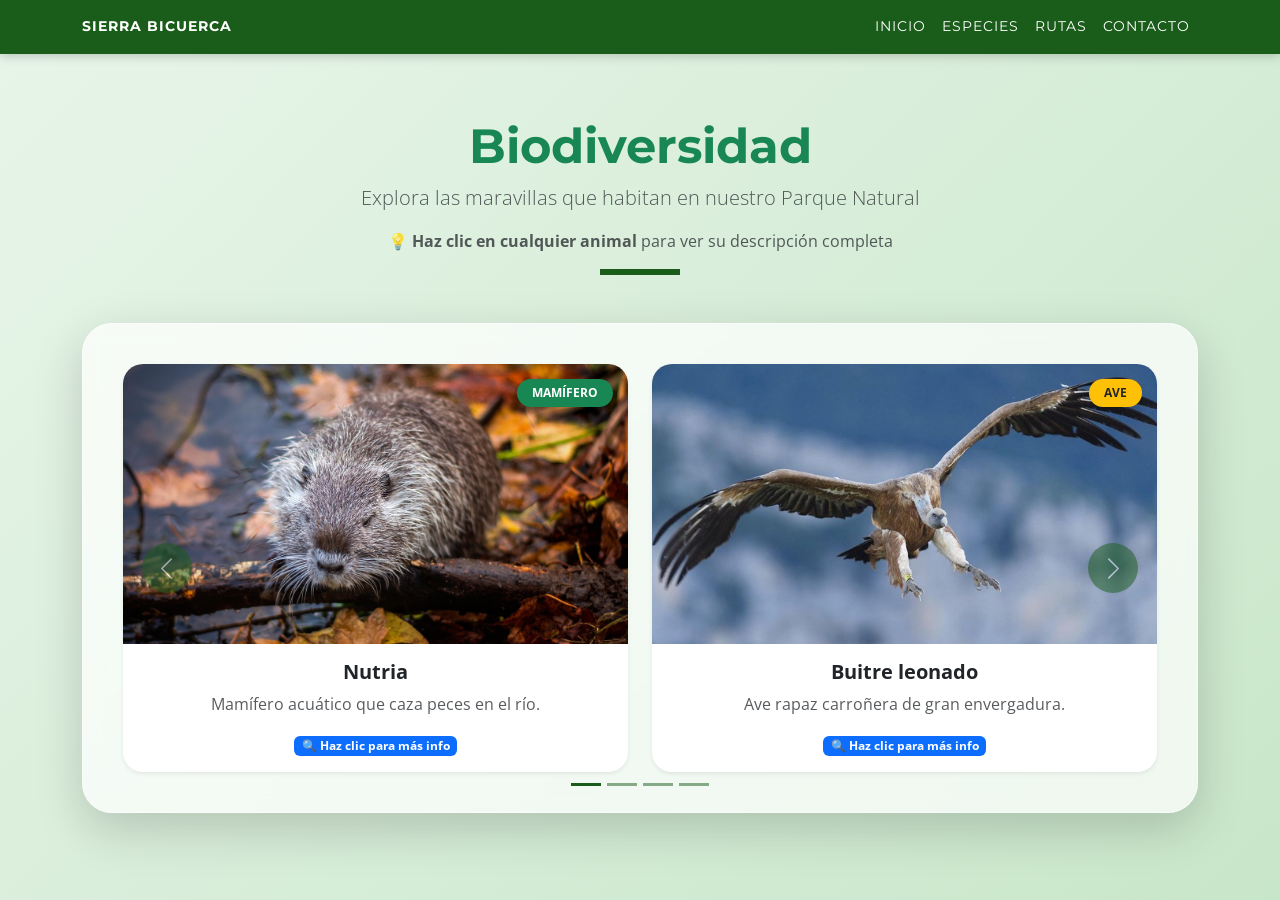
==== commit 1a286f87: "cambios en especies" ====
--- a/especies.html
+++ b/especies.html
@@ -1,256 +1,1083 @@
-<!DOCTYPE html>
+<!doctype html>
 <html lang="es">
-<head>
-    <meta charset="UTF-8">
-    <meta name="viewport" content="width=device-width, initial-scale=1.0">
+  <head>
+    <meta charset="UTF-8" />
+    <meta name="viewport" content="width=device-width, initial-scale=1.0" />
     <title>Especies - Sierra Bicuerca</title>
     <!-- Google Fonts para el estilo espectacular -->
-    <link href="https://fonts.googleapis.com/css2?family=Montserrat:wght@700&family=Open+Sans:wght@400;600&display=swap" rel="stylesheet">
+    <link
+      href="https://fonts.googleapis.com/css2?family=Montserrat:wght@700&family=Open+Sans:wght@400;600&display=swap"
+      rel="stylesheet"
+    />
     <!-- CSS de Bootstrap 5.3.3 -->
-    <link href="https://cdn.jsdelivr.net/npm/bootstrap@5.3.3/dist/css/bootstrap.min.css" rel="stylesheet">
-    
+    <link
+      href="https://cdn.jsdelivr.net/npm/bootstrap@5.3.3/dist/css/bootstrap.min.css"
+      rel="stylesheet"
+    />
+
     <style>
-        :root {
-            --primary-green: #1a5d1a;
-            --accent-gold: #f4ce14;
-            --nature-dark: #3c4048;
-        }
-
-        body { 
-            background: linear-gradient(135deg, #e8f5e9 0%, #c8e6c9 100%);
-            font-family: 'Open Sans', sans-serif;
-            min-height: 100vh;
-        }
-
-        /* Estilos del Navbar */
-        .navbar {
-            background-color: var(--primary-green) !important;
-            box-shadow: 0 2px 10px rgba(0,0,0,0.2);
-        }
-        .navbar-brand, .nav-link {
-            color: white !important;
-            font-family: 'Montserrat', sans-serif;
-            text-transform: uppercase;
-            font-size: 0.9rem;
-            letter-spacing: 1px;
-        }
-        .nav-link:hover {
-            color: var(--accent-gold) !important;
-        }
-
-        /* Estilos del Carrusel Espectacular */
-        #especiesCarousel {
-            background: rgba(255, 255, 255, 0.7);
-            backdrop-filter: blur(10px);
-            border-radius: 30px;
-            border: 1px solid rgba(255, 255, 255, 0.5);
-            padding: 20px;
-        }
-
-        .species-card { 
-            border-radius: 20px;
-            overflow: hidden;
-            transition: all 0.4s cubic-bezier(0.175, 0.885, 0.32, 1.275);
-            border: none;
-            background: white;
-        }
-
-        .species-card:hover { 
-            transform: translateY(-12px);
-            box-shadow: 0 15px 30px rgba(0,0,0,0.2) !important;
-        }
-
-        .species-card img { 
-            width: 100%;
-            height: 280px; 
-            object-fit: cover; 
-            transition: transform 0.5s;
-        }
-
-        .species-card:hover img {
-            transform: scale(1.05);
-        }
-
-        .carousel-item { padding: 20px; }
-
-        /* Iconos de control mejorados */
-        .carousel-control-prev-icon, .carousel-control-next-icon {
-            background-color: var(--primary-green);
-            border-radius: 50%;
-            width: 50px;
-            height: 50px;
-            background-size: 50%;
-        }
-
-        .category-badge {
-            position: absolute;
-            top: 15px;
-            right: 15px;
-            z-index: 2;
-            padding: 5px 15px;
-            border-radius: 50px;
-            font-weight: bold;
-            font-size: 0.75rem;
-            box-shadow: 0 4px 8px rgba(0,0,0,0.1);
-        }
+      :root {
+        --primary-green: #1a5d1a;
+        --accent-gold: #f4ce14;
+        --nature-dark: #3c4048;
+      }
+
+      body {
+        background: linear-gradient(135deg, #e8f5e9 0%, #c8e6c9 100%);
+        font-family: "Open Sans", sans-serif;
+        min-height: 100vh;
+      }
+
+      /* Estilos del Navbar */
+      .navbar {
+        background-color: var(--primary-green) !important;
+        box-shadow: 0 2px 10px rgba(0, 0, 0, 0.2);
+      }
+      .navbar-brand,
+      .nav-link {
+        color: white !important;
+        font-family: "Montserrat", sans-serif;
+        text-transform: uppercase;
+        font-size: 0.9rem;
+        letter-spacing: 1px;
+      }
+      .nav-link:hover {
+        color: var(--accent-gold) !important;
+      }
+
+      /* Estilos del Carrusel Espectacular */
+      #especiesCarousel {
+        background: rgba(255, 255, 255, 0.7);
+        backdrop-filter: blur(10px);
+        border-radius: 30px;
+        border: 1px solid rgba(255, 255, 255, 0.5);
+        padding: 20px;
+      }
+
+      .species-card {
+        border-radius: 20px;
+        overflow: hidden;
+        transition: all 0.4s cubic-bezier(0.175, 0.885, 0.32, 1.275);
+        border: none;
+        background: white;
+        cursor: pointer;
+      }
+
+      .species-card:hover {
+        transform: translateY(-12px);
+        box-shadow: 0 15px 30px rgba(0, 0, 0, 0.2) !important;
+      }
+
+      .species-card img {
+        width: 100%;
+        height: 280px;
+        object-fit: cover;
+        transition: transform 0.5s;
+      }
+
+      .species-card:hover img {
+        transform: scale(1.05);
+      }
+
+      .carousel-item {
+        padding: 20px;
+      }
+
+      /* Iconos de control mejorados */
+      .carousel-control-prev-icon,
+      .carousel-control-next-icon {
+        background-color: var(--primary-green);
+        border-radius: 50%;
+        width: 50px;
+        height: 50px;
+        background-size: 50%;
+      }
+
+      .category-badge {
+        position: absolute;
+        top: 15px;
+        right: 15px;
+        z-index: 2;
+        padding: 5px 15px;
+        border-radius: 50px;
+        font-weight: bold;
+        font-size: 0.75rem;
+        box-shadow: 0 4px 8px rgba(0, 0, 0, 0.1);
+      }
+
+      /* Estilos para el modal */
+      .modal-header {
+        background: linear-gradient(135deg, var(--primary-green), #2d7a2d);
+        color: white;
+      }
+      .modal-header .btn-close {
+        filter: brightness(0) invert(1);
+      }
+      .species-modal-img {
+        width: 100%;
+        max-height: 300px;
+        object-fit: cover;
+        border-radius: 15px;
+      }
+      .info-section {
+        background: #f8f9fa;
+        border-radius: 10px;
+        padding: 15px;
+        margin-top: 15px;
+      }
+      .info-title {
+        color: var(--primary-green);
+        font-weight: bold;
+        margin-top: 15px;
+        margin-bottom: 10px;
+      }
+      .badge-primary {
+        background-color: #0d6efd;
+      }
+      .click-hint {
+        font-size: 0.8rem;
+        margin-top: 8px;
+      }
     </style>
-</head>
-<body>
-
-<!-- NAVBAR CLONADO -->
-<nav class="navbar navbar-expand-lg sticky-top">
-    <div class="container">
+  </head>
+  <body>
+    <!-- NAVBAR -->
+    <nav class="navbar navbar-expand-lg sticky-top">
+      <div class="container">
         <a class="navbar-brand fw-bold" href="index.html">Sierra Bicuerca</a>
-        <button class="navbar-toggler border-white" type="button" data-bs-toggle="collapse" data-bs-target="#navbarNav">
-            <span class="navbar-toggler-icon" style="filter: invert(1);"></span>
+        <button
+          class="navbar-toggler border-white"
+          type="button"
+          data-bs-toggle="collapse"
+          data-bs-target="#navbarNav"
+        >
+          <span class="navbar-toggler-icon" style="filter: invert(1)"></span>
         </button>
         <div class="collapse navbar-collapse" id="navbarNav">
-            <ul class="navbar-nav ms-auto">
-                <li class="nav-item"><a class="nav-link" href="index.html">Inicio</a></li>
-                <li class="nav-item"><a class="nav-link active" href="especies.html">Especies</a></li>
-                <li class="nav-item"><a class="nav-link" href="#">Rutas</a></li>
-                <li class="nav-item"><a class="nav-link" href="#">Contacto</a></li>
-            </ul>
+          <ul class="navbar-nav ms-auto">
+            <li class="nav-item">
+              <a class="nav-link" href="index.html">Inicio</a>
+            </li>
+            <li class="nav-item">
+              <a class="nav-link active" href="especies.html">Especies</a>
+            </li>
+            <li class="nav-item"><a class="nav-link" href="#">Rutas</a></li>
+            <li class="nav-item"><a class="nav-link" href="#">Contacto</a></li>
+          </ul>
         </div>
-    </div>
-</nav>
-
-<div class="container mt-5 pt-3">
-    <div class="text-center mb-5">
-        <h2 class="display-5 fw-bold text-success" style="font-family: 'Montserrat';">Biodiversidad</h2>
-        <p class="text-muted lead">Explora las maravillas que habitan en nuestro Parque Natural</p>
-        <hr class="mx-auto" style="width: 80px; border: 3px solid var(--primary-green); opacity: 1;">
-    </div>
-
-    <div id="especiesCarousel" class="carousel slide shadow-lg" data-bs-ride="carousel">
-        
+      </div>
+    </nav>
+
+    <div class="container mt-5 pt-3">
+      <div class="text-center mb-5">
+        <h2
+          class="display-5 fw-bold text-success"
+          style="font-family: &quot;Montserrat&quot;"
+        >
+          Biodiversidad
+        </h2>
+        <p class="text-muted lead">
+          Explora las maravillas que habitan en nuestro Parque Natural
+        </p>
+        <p class="text-muted">
+          💡 <strong>Haz clic en cualquier animal</strong> para ver su
+          descripción completa
+        </p>
+        <hr
+          class="mx-auto"
+          style="
+            width: 80px;
+            border: 3px solid var(--primary-green);
+            opacity: 1;
+          "
+        />
+      </div>
+
+      <div
+        id="especiesCarousel"
+        class="carousel slide shadow-lg"
+        data-bs-ride="carousel"
+      >
         <!-- Indicadores -->
         <div class="carousel-indicators">
-            <button type="button" data-bs-target="#especiesCarousel" data-bs-slide-to="0" class="active" style="background-color: var(--primary-green);"></button>
-            <button type="button" data-bs-target="#especiesCarousel" data-bs-slide-to="1" style="background-color: var(--primary-green);"></button>
-            <button type="button" data-bs-target="#especiesCarousel" data-bs-slide-to="2" style="background-color: var(--primary-green);"></button>
-            <button type="button" data-bs-target="#especiesCarousel" data-bs-slide-to="3" style="background-color: var(--primary-green);"></button>
+          <button
+            type="button"
+            data-bs-target="#especiesCarousel"
+            data-bs-slide-to="0"
+            class="active"
+            style="background-color: var(--primary-green)"
+          ></button>
+          <button
+            type="button"
+            data-bs-target="#especiesCarousel"
+            data-bs-slide-to="1"
+            style="background-color: var(--primary-green)"
+          ></button>
+          <button
+            type="button"
+            data-bs-target="#especiesCarousel"
+            data-bs-slide-to="2"
+            style="background-color: var(--primary-green)"
+          ></button>
+          <button
+            type="button"
+            data-bs-target="#especiesCarousel"
+            data-bs-slide-to="3"
+            style="background-color: var(--primary-green)"
+          ></button>
         </div>
 
         <div class="carousel-inner">
-            <!-- GRUPO 1: Nutria y Buitre -->
-            <div class="carousel-item active">
-                <div class="row g-4">
-                    <div class="col-md-6">
-                        <div class="card species-card h-100 shadow-sm position-relative">
-                            <span class="category-badge bg-success text-white">MAMÍFERO</span>
-                            <img src="img/especies_img/nutria.jpg" alt="Nutria">
-                            <div class="card-body text-center">
-                                <h5 class="card-title fw-bold">Nutria</h5>
-                                <p class="card-text text-muted">Mamífero acuático que caza peces en el río.</p>
-                            </div>
-                        </div>
-                    </div>
-                    <div class="col-md-6">
-                        <div class="card species-card h-100 shadow-sm position-relative">
-                            <span class="category-badge bg-warning text-dark">AVE</span>
-                            <img src="img/especies_img/buitre_leonado.jpg" alt="Buitre">
-                            <div class="card-body text-center">
-                                <h5 class="card-title fw-bold">Buitre leonado</h5>
-                                <p class="card-text text-muted">Ave rapaz carroñera de gran envergadura.</p>
-                            </div>
-                        </div>
-                    </div>
+          <!-- GRUPO 1: Nutria y Buitre -->
+          <div class="carousel-item active">
+            <div class="row g-4">
+              <div class="col-md-6">
+                <div
+                  class="card species-card h-100 shadow-sm position-relative"
+                  data-bs-toggle="modal"
+                  data-bs-target="#modalNutria"
+                >
+                  <span class="category-badge bg-success text-white"
+                    >MAMÍFERO</span
+                  >
+                  <img src="img/especies_img/nutria.jpg" alt="Nutria" />
+                  <div class="card-body text-center">
+                    <h5 class="card-title fw-bold">Nutria</h5>
+                    <p class="card-text text-muted">
+                      Mamífero acuático que caza peces en el río.
+                    </p>
+                    <span class="badge bg-primary"
+                      >🔍 Haz clic para más info</span
+                    >
+                  </div>
                 </div>
-            </div>
-
-            <!-- GRUPO 2: Ciervo y Zorro -->
-            <div class="carousel-item">
-                <div class="row g-4">
-                    <div class="col-md-6">
-                        <div class="card species-card h-100 shadow-sm position-relative">
-                            <span class="category-badge bg-success text-white">MAMÍFERO</span>
-                            <img src="img/especies_img/ciervo-rojo.jpg" alt="Ciervo">
-                            <div class="card-body text-center">
-                                <h5 class="card-title fw-bold">Ciervo</h5>
-                                <p class="card-text text-muted">Herbívoro tranquilo que pasta al amanecer.</p>
-                            </div>
-                        </div>
-                    </div>
-                    <div class="col-md-6">
-                        <div class="card species-card h-100 shadow-sm position-relative">
-                            <span class="category-badge bg-success text-white">MAMÍFERO</span>
-                            <img src="img/especies_img/zorro.jpg" alt="Zorro">
-                            <div class="card-body text-center">
-                                <h5 class="card-title fw-bold">Zorro</h5>
-                                <p class="card-text text-muted">Astuto cazador nocturno de los bosques.</p>
-                            </div>
-                        </div>
-                    </div>
+              </div>
+              <div class="col-md-6">
+                <div
+                  class="card species-card h-100 shadow-sm position-relative"
+                  data-bs-toggle="modal"
+                  data-bs-target="#modalBuitre"
+                >
+                  <span class="category-badge bg-warning text-dark">AVE</span>
+                  <img src="img/especies_img/buitre_leonado.jpg" alt="Buitre" />
+                  <div class="card-body text-center">
+                    <h5 class="card-title fw-bold">Buitre leonado</h5>
+                    <p class="card-text text-muted">
+                      Ave rapaz carroñera de gran envergadura.
+                    </p>
+                    <span class="badge bg-primary"
+                      >🔍 Haz clic para más info</span
+                    >
+                  </div>
                 </div>
-            </div>
-
-            <!-- GRUPO 3: Topillo y Martín Pescador -->
-            <div class="carousel-item">
-                <div class="row g-4">
-                    <div class="col-md-6">
-                        <div class="card species-card h-100 shadow-sm position-relative">
-                            <span class="category-badge bg-info text-dark">ROEDOR</span>
-                            <img src="img/especies_img/Topillo.jpg" alt="Topillo">
-                            <div class="card-body text-center">
-                                <h5 class="card-title fw-bold">Topillo</h5>
-                                <p class="card-text text-muted">Pequeño roedor clave para el ecosistema.</p>
-                            </div>
-                        </div>
-                    </div>
-                    <div class="col-md-6">
-                        <div class="card species-card h-100 shadow-sm position-relative">
-                            <span class="category-badge bg-warning text-dark">AVE</span>
-                            <img src="img/especies_img/martín_pescador.jpg" alt="Martín Pescador">
-                            <div class="card-body text-center">
-                                <h5 class="card-title fw-bold">Martín pescador</h5>
-                                <p class="card-text text-muted">Ave de colores vivos que pesca en picado.</p>
-                            </div>
-                        </div>
-                    </div>
+              </div>
+            </div>
+          </div>
+
+          <!-- GRUPO 2: Ciervo y Zorro -->
+          <div class="carousel-item">
+            <div class="row g-4">
+              <div class="col-md-6">
+                <div
+                  class="card species-card h-100 shadow-sm position-relative"
+                  data-bs-toggle="modal"
+                  data-bs-target="#modalCiervo"
+                >
+                  <span class="category-badge bg-success text-white"
+                    >MAMÍFERO</span
+                  >
+                  <img src="img/especies_img/ciervo-rojo.jpg" alt="Ciervo" />
+                  <div class="card-body text-center">
+                    <h5 class="card-title fw-bold">Ciervo</h5>
+                    <p class="card-text text-muted">
+                      Herbívoro tranquilo que pasta al amanecer.
+                    </p>
+                    <span class="badge bg-primary"
+                      >🔍 Haz clic para más info</span
+                    >
+                  </div>
                 </div>
-            </div>
-
-            <!-- GRUPO 4: Jabalí y Libélula -->
-            <div class="carousel-item">
-                <div class="row g-4">
-                    <div class="col-md-6">
-                        <div class="card species-card h-100 shadow-sm position-relative">
-                            <span class="category-badge bg-success text-white">MAMÍFERO</span>
-                            <img src="img/especies_img/jabalí.webp" alt="Jabalí">
-                            <div class="card-body text-center">
-                                <h5 class="card-title fw-bold">Jabalí</h5>
-                                <p class="card-text text-muted">Fuerte y nocturno, busca raíces y bellotas.</p>
-                            </div>
-                        </div>
-                    </div>
-                    <div class="col-md-6">
-                        <div class="card species-card h-100 shadow-sm position-relative">
-                            <span class="category-badge bg-danger text-white">INSECTO</span>
-                            <img src="img/especies_img/libelula.webp" alt="Libélula">
-                            <div class="card-body text-center">
-                                <h5 class="card-title fw-bold">Libélula</h5>
-                                <p class="card-text text-muted">Vuela rápidamente sobre el agua cazando insectos.</p>
-                            </div>
-                        </div>
-                    </div>
+              </div>
+              <div class="col-md-6">
+                <div
+                  class="card species-card h-100 shadow-sm position-relative"
+                  data-bs-toggle="modal"
+                  data-bs-target="#modalZorro"
+                >
+                  <span class="category-badge bg-success text-white"
+                    >MAMÍFERO</span
+                  >
+                  <img src="img/especies_img/zorro.jpg" alt="Zorro" />
+                  <div class="card-body text-center">
+                    <h5 class="card-title fw-bold">Zorro</h5>
+                    <p class="card-text text-muted">
+                      Astuto cazador nocturno de los bosques.
+                    </p>
+                    <span class="badge bg-primary"
+                      >🔍 Haz clic para más info</span
+                    >
+                  </div>
                 </div>
-            </div>
+              </div>
+            </div>
+          </div>
+
+          <!-- GRUPO 3: Topillo y Martín Pescador -->
+          <div class="carousel-item">
+            <div class="row g-4">
+              <div class="col-md-6">
+                <div
+                  class="card species-card h-100 shadow-sm position-relative"
+                  data-bs-toggle="modal"
+                  data-bs-target="#modalTopillo"
+                >
+                  <span class="category-badge bg-info text-dark">ROEDOR</span>
+                  <img src="img/especies_img/Topillo.jpg" alt="Topillo" />
+                  <div class="card-body text-center">
+                    <h5 class="card-title fw-bold">Topillo</h5>
+                    <p class="card-text text-muted">
+                      Pequeño roedor clave para el ecosistema.
+                    </p>
+                    <span class="badge bg-primary"
+                      >🔍 Haz clic para más info</span
+                    >
+                  </div>
+                </div>
+              </div>
+              <div class="col-md-6">
+                <div
+                  class="card species-card h-100 shadow-sm position-relative"
+                  data-bs-toggle="modal"
+                  data-bs-target="#modalMartin"
+                >
+                  <span class="category-badge bg-warning text-dark">AVE</span>
+                  <img
+                    src="img/especies_img/martín_pescador.jpg"
+                    alt="Martín Pescador"
+                  />
+                  <div class="card-body text-center">
+                    <h5 class="card-title fw-bold">Martín pescador</h5>
+                    <p class="card-text text-muted">
+                      Ave de colores vivos que pesca en picado.
+                    </p>
+                    <span class="badge bg-primary"
+                      >🔍 Haz clic para más info</span
+                    >
+                  </div>
+                </div>
+              </div>
+            </div>
+          </div>
+
+          <!-- GRUPO 4: Jabalí y Libélula -->
+          <div class="carousel-item">
+            <div class="row g-4">
+              <div class="col-md-6">
+                <div
+                  class="card species-card h-100 shadow-sm position-relative"
+                  data-bs-toggle="modal"
+                  data-bs-target="#modalJabali"
+                >
+                  <span class="category-badge bg-success text-white"
+                    >MAMÍFERO</span
+                  >
+                  <img src="img/especies_img/jabalí.webp" alt="Jabalí" />
+                  <div class="card-body text-center">
+                    <h5 class="card-title fw-bold">Jabalí</h5>
+                    <p class="card-text text-muted">
+                      Fuerte y nocturno, busca raíces y bellotas.
+                    </p>
+                    <span class="badge bg-primary"
+                      >🔍 Haz clic para más info</span
+                    >
+                  </div>
+                </div>
+              </div>
+              <div class="col-md-6">
+                <div
+                  class="card species-card h-100 shadow-sm position-relative"
+                  data-bs-toggle="modal"
+                  data-bs-target="#modalLibelula"
+                >
+                  <span class="category-badge bg-danger text-white"
+                    >INSECTO</span
+                  >
+                  <img src="img/especies_img/libelula.webp" alt="Libélula" />
+                  <div class="card-body text-center">
+                    <h5 class="card-title fw-bold">Libélula</h5>
+                    <p class="card-text text-muted">
+                      Vuela rápidamente sobre el agua cazando insectos.
+                    </p>
+                    <span class="badge bg-primary"
+                      >🔍 Haz clic para más info</span
+                    >
+                  </div>
+                </div>
+              </div>
+            </div>
+          </div>
         </div>
 
         <!-- Botones de Control -->
-        <button class="carousel-control-prev" type="button" data-bs-target="#especiesCarousel" data-bs-slide="prev">
-            <span class="carousel-control-prev-icon" aria-hidden="true"></span>
-            <span class="visually-hidden">Anterior</span>
+        <button
+          class="carousel-control-prev"
+          type="button"
+          data-bs-target="#especiesCarousel"
+          data-bs-slide="prev"
+        >
+          <span class="carousel-control-prev-icon" aria-hidden="true"></span>
+          <span class="visually-hidden">Anterior</span>
         </button>
-        <button class="carousel-control-next" type="button" data-bs-target="#especiesCarousel" data-bs-slide="next">
-            <span class="carousel-control-next-icon" aria-hidden="true"></span>
-            <span class="visually-hidden">Siguiente</span>
+        <button
+          class="carousel-control-next"
+          type="button"
+          data-bs-target="#especiesCarousel"
+          data-bs-slide="next"
+        >
+          <span class="carousel-control-next-icon" aria-hidden="true"></span>
+          <span class="visually-hidden">Siguiente</span>
         </button>
+      </div>
     </div>
-</div>
-
-<!-- JS de Bootstrap (Necesario para el Navbar y el Carrusel) -->
-<script src="https://cdn.jsdelivr.net/npm/bootstrap@5.3.3/dist/js/bootstrap.bundle.min.js"></script>
-</body>
+
+    <!-- ============================================ -->
+    <!-- MODALES CON DESCRIPCIÓN COMPLETA DE ESPECIES -->
+    <!-- ============================================ -->
+
+    <!-- MODAL NUTRIA -->
+    <div
+      class="modal fade"
+      id="modalNutria"
+      tabindex="-1"
+      aria-labelledby="nutriaLabel"
+      aria-hidden="true"
+    >
+      <div class="modal-dialog modal-lg modal-dialog-scrollable">
+        <div class="modal-content">
+          <div class="modal-header">
+            <h5 class="modal-title fw-bold" id="nutriaLabel">
+              🦦 Nutria (Lutra lutra)
+            </h5>
+            <button
+              type="button"
+              class="btn-close"
+              data-bs-dismiss="modal"
+              aria-label="Close"
+            ></button>
+          </div>
+          <div class="modal-body">
+            <img
+              src="img/especies_img/nutria.jpg"
+              alt="Nutria"
+              class="species-modal-img mb-3"
+              onerror="
+                this.src =
+                  'https://placehold.co/600x400/1a5d1a/white?text=Nutria'
+              "
+            />
+            <div class="info-section">
+              <h6 class="info-title">📋 Descripción general</h6>
+              <p>
+                La nutria es un mamífero semiacuático de cuerpo alargado y ágil,
+                adaptado perfectamente a la vida en el agua. Puede medir hasta
+                1.3 metros (incluyendo la cola) y pesar entre 7 y 12 kg.
+              </p>
+
+              <h6 class="info-title">🌊 Hábitat</h6>
+              <p>
+                Habita en ríos de aguas limpias y caudal constante, con
+                abundante vegetación ribereña. En la Sierra Bicuerca se
+                encuentra principalmente en el tramo medio del río, donde
+                construye sus madrigueras entre las raíces de los árboles.
+              </p>
+
+              <h6 class="info-title">🍽️ Alimentación</h6>
+              <p>
+                Es carnívora y se alimenta fundamentalmente de peces (truchas,
+                barbos), aunque también consume ranas, cangrejos, aves acuáticas
+                y pequeños mamíferos. Llega a consumir hasta 1 kg de alimento al
+                día.
+              </p>
+
+              <h6 class="info-title">🐾 Costumbres</h6>
+              <p>
+                Es un animal de hábitos principalmente nocturnos y
+                crepusculares. Excelente nadadora, puede permanecer bajo el agua
+                hasta 4 minutos. Es territorial y solitaria, excepto en época de
+                cría. Marca su territorio con heces y secreciones odoríferas.
+              </p>
+
+              <h6 class="info-title">👶 Reproducción</h6>
+              <p>
+                La gestación dura unos 60-70 días, y suelen nacer de 2 a 4
+                crías. Estas permanecen con la madre hasta el año de edad. Está
+                considerada una especie "casi amenazada" debido a la
+                contaminación de los ríos.
+              </p>
+            </div>
+          </div>
+        </div>
+      </div>
+    </div>
+
+    <!-- MODAL BUITRE LEONADO -->
+    <div
+      class="modal fade"
+      id="modalBuitre"
+      tabindex="-1"
+      aria-labelledby="buitreLabel"
+      aria-hidden="true"
+    >
+      <div class="modal-dialog modal-lg modal-dialog-scrollable">
+        <div class="modal-content">
+          <div class="modal-header">
+            <h5 class="modal-title fw-bold" id="buitreLabel">
+              🦅 Buitre leonado (Gyps fulvus)
+            </h5>
+            <button
+              type="button"
+              class="btn-close"
+              data-bs-dismiss="modal"
+              aria-label="Close"
+            ></button>
+          </div>
+          <div class="modal-body">
+            <img
+              src="img/especies_img/buitre_leonado.jpg"
+              alt="Buitre leonado"
+              class="species-modal-img mb-3"
+              onerror="
+                this.src =
+                  'https://placehold.co/600x400/1a5d1a/white?text=Buitre'
+              "
+            />
+            <div class="info-section">
+              <h6 class="info-title">📋 Descripción general</h6>
+              <p>
+                Ave rapaz de gran tamaño, con una envergadura alar que puede
+                alcanzar los 2.5-2.8 metros. Pesa entre 6 y 11 kg. Su plumaje es
+                pardo claro con las partes inferiores más claras. Presenta un
+                característico collar de plumas blancas en la base del cuello.
+              </p>
+
+              <h6 class="info-title">🏔️ Hábitat</h6>
+              <p>
+                Prefiere zonas montañosas con acantilados y cortados rocosos
+                donde anidar. En la Sierra Bicuerca, las paredes del cañón del
+                río albergan una importante colonia de cría, la más numerosa de
+                la región.
+              </p>
+
+              <h6 class="info-title">🍽️ Alimentación</h6>
+              <p>
+                Es estrictamente carroñero, alimentándose de cadáveres de
+                animales muertos. Su excelente vista le permite localizar la
+                carroña desde grandes distancias. Juega un papel ecológico
+                fundamental como "reciclador" del ecosistema.
+              </p>
+
+              <h6 class="info-title">🐾 Costumbres</h6>
+              <p>
+                Es un ave social que se agrupa en colonias para dormir y
+                alimentarse. Realza vuelos en círculo aprovechando las
+                corrientes térmicas ascendentes. Puede recorrer más de 100 km
+                diarios en busca de alimento.
+              </p>
+
+              <h6 class="info-title">🪹 Reproducción</h6>
+              <p>
+                Ponen un único huevo por temporada. Ambos padres incuban durante
+                52-56 días. El pollo permanece en el nido unos 4 meses. Gracias
+                a programas de conservación, su población ha aumentado
+                significativamente en las últimas décadas.
+              </p>
+            </div>
+          </div>
+        </div>
+      </div>
+    </div>
+
+    <!-- MODAL CIERVO -->
+    <div
+      class="modal fade"
+      id="modalCiervo"
+      tabindex="-1"
+      aria-labelledby="ciervoLabel"
+      aria-hidden="true"
+    >
+      <div class="modal-dialog modal-lg modal-dialog-scrollable">
+        <div class="modal-content">
+          <div class="modal-header">
+            <h5 class="modal-title fw-bold" id="ciervoLabel">
+              🦌 Ciervo (Cervus elaphus)
+            </h5>
+            <button
+              type="button"
+              class="btn-close"
+              data-bs-dismiss="modal"
+              aria-label="Close"
+            ></button>
+          </div>
+          <div class="modal-body">
+            <img
+              src="img/especies_img/ciervo-rojo.jpg"
+              alt="Ciervo"
+              class="species-modal-img mb-3"
+              onerror="
+                this.src =
+                  'https://placehold.co/600x400/1a5d1a/white?text=Ciervo'
+              "
+            />
+            <div class="info-section">
+              <h6 class="info-title">📋 Descripción general</h6>
+              <p>
+                El ciervo o venado es el cérvido más grande de Europa. Los
+                machos pueden alcanzar 1.2 metros de altura en la cruz y pesar
+                hasta 200 kg. Las hembras son más pequeñas y carecen de cuernas.
+                Los machos mudan su cuerna cada año entre febrero y abril.
+              </p>
+
+              <h6 class="info-title">🌳 Hábitat</h6>
+              <p>
+                Habita en bosques mixtos y claros con vegetación densa que le
+                proporcione refugio. En la Sierra Bicuerca frecuenta tanto los
+                bosques de ribera como las laderas arboladas de encinas y
+                robles.
+              </p>
+
+              <h6 class="info-title">🍽️ Alimentación</h6>
+              <p>
+                Es herbívoro, alimentándose de pasto, brotes, hojas, bellotas,
+                frutos silvestres y cortezas de árboles. En otoño consume
+                grandes cantidades de bellotas para acumular reservas de cara al
+                invierno.
+              </p>
+
+              <h6 class="info-title">🐾 Costumbres</h6>
+              <p>
+                El ciervo es más activo al amanecer y atardecer. Fuera de la
+                época de celo, machos y hembras viven en grupos separados.
+                Durante el otoño tiene lugar la "berrea", época de celo en la
+                que los machos emiten potentes bramidos para atraer a las
+                hembras y desafiar a otros machos.
+              </p>
+
+              <h6 class="info-title">👶 Reproducción</h6>
+              <p>
+                Las crías nacen en primavera (mayo-junio) tras una gestación de
+                8 meses. Normalmente tienen una sola cría, que permanece
+                escondida en la vegetación durante sus primeras semanas de vida.
+              </p>
+            </div>
+          </div>
+        </div>
+      </div>
+    </div>
+
+    <!-- MODAL ZORRO -->
+    <div
+      class="modal fade"
+      id="modalZorro"
+      tabindex="-1"
+      aria-labelledby="zorroLabel"
+      aria-hidden="true"
+    >
+      <div class="modal-dialog modal-lg modal-dialog-scrollable">
+        <div class="modal-content">
+          <div class="modal-header">
+            <h5 class="modal-title fw-bold" id="zorroLabel">
+              🦊 Zorro (Vulpes vulpes)
+            </h5>
+            <button
+              type="button"
+              class="btn-close"
+              data-bs-dismiss="modal"
+              aria-label="Close"
+            ></button>
+          </div>
+          <div class="modal-body">
+            <img
+              src="img/especies_img/zorro.jpg"
+              alt="Zorro"
+              class="species-modal-img mb-3"
+              onerror="
+                this.src =
+                  'https://placehold.co/600x400/1a5d1a/white?text=Zorro'
+              "
+            />
+            <div class="info-section">
+              <h6 class="info-title">📋 Descripción general</h6>
+              <p>
+                El zorro común es un cánido de tamaño mediano, de constitución
+                esbelta y gran agilidad. Mide entre 60-90 cm de longitud (sin
+                contar la cola de 30-55 cm) y pesa entre 5 y 10 kg. Su
+                característico pelaje es rojizo con partes blancas en el vientre
+                y extremidades oscuras.
+              </p>
+
+              <h6 class="info-title">🏞️ Hábitat</h6>
+              <p>
+                Es una especie extremadamente adaptable que habita en bosques,
+                zonas de matorral, pastizales e incluso cerca de núcleos
+                urbanos. En la Sierra Bicuerca prefiere los ecotonos, áreas de
+                transición entre bosque y pradera.
+              </p>
+
+              <h6 class="info-title">🍽️ Alimentación</h6>
+              <p>
+                Es omnívoro y oportunista. Su dieta incluye pequeños mamíferos
+                (ratones, conejos), aves, reptiles, insectos, frutos silvestres
+                y bayas. En otoño consume muchas moras y frutos del bosque.
+                Puede visitar campamentos en busca de restos de comida.
+              </p>
+
+              <h6 class="info-title">🐾 Costumbres</h6>
+              <p>
+                Es un animal de hábitos principalmente nocturnos y
+                crepusculares. Vive en madrigueras que cava en el suelo o
+                aprovecha las de otros animales. Es territorial y marca su
+                territorio con orina y heces. Posee un oído y olfato muy
+                desarrollados.
+              </p>
+
+              <h6 class="info-title">👶 Reproducción</h6>
+              <p>
+                El celo tiene lugar en invierno. Las crías (de 3 a 7) nacen en
+                primavera tras 53 días de gestación. Ambos padres participan en
+                la cría. Los jóvenes abandonan el territorio familiar al año
+                siguiente.
+              </p>
+            </div>
+          </div>
+        </div>
+      </div>
+    </div>
+
+    <!-- MODAL TOPILLO -->
+    <div
+      class="modal fade"
+      id="modalTopillo"
+      tabindex="-1"
+      aria-labelledby="topilloLabel"
+      aria-hidden="true"
+    >
+      <div class="modal-dialog modal-lg modal-dialog-scrollable">
+        <div class="modal-content">
+          <div class="modal-header">
+            <h5 class="modal-title fw-bold" id="topilloLabel">
+              🐭 Topillo (Microtus arvalis)
+            </h5>
+            <button
+              type="button"
+              class="btn-close"
+              data-bs-dismiss="modal"
+              aria-label="Close"
+            ></button>
+          </div>
+          <div class="modal-body">
+            <img
+              src="img/especies_img/Topillo.jpg"
+              alt="Topillo"
+              class="species-modal-img mb-3"
+              onerror="
+                this.src =
+                  'https://placehold.co/600x400/1a5d1a/white?text=Topillo'
+              "
+            />
+            <div class="info-section">
+              <h6 class="info-title">📋 Descripción general</h6>
+              <p>
+                Pequeño roedor de cuerpo rechoncho, cola corta y orejas poco
+                visibles. Mide 10-12 cm y pesa entre 20-40 gramos. Su pelaje es
+                pardo grisáceo por el dorso y más claro en el vientre.
+              </p>
+
+              <h6 class="info-title">🌾 Hábitat</h6>
+              <p>
+                Prefiere praderas, zonas de pasto, cultivos y márgenes de
+                caminos con vegetación herbácea densa. En la Sierra Bicuerca es
+                abundante en los prados húmedos junto a las riberas.
+              </p>
+
+              <h6 class="info-title">🍽️ Alimentación</h6>
+              <p>
+                Es herbívoro, consumiendo tallos, hojas, semillas y raíces de
+                plantas herbáceas. Puede almacenar alimento en sus galerías
+                subterráneas para épocas de escasez.
+              </p>
+
+              <h6 class="info-title">🐾 Costumbres</h6>
+              <p>
+                Es activo tanto de día como de noche, con períodos alternos de
+                actividad. Excava madrigueras subterráneas con múltiples
+                galerías y cámaras. Es una especie clave en la cadena trófica
+                por ser presa fundamental de rapaces, zorros y mustélidos.
+              </p>
+
+              <h6 class="info-title">👶 Reproducción</h6>
+              <p>
+                Es extremadamente prolífico: la hembra puede tener de 4 a 6
+                camadas al año, de 4 a 8 crías cada una. La gestación dura solo
+                21 días y las crías alcanzan la madurez sexual a los 2-3 meses.
+              </p>
+            </div>
+          </div>
+        </div>
+      </div>
+    </div>
+
+    <!-- MODAL MARTÍN PESCADOR -->
+    <div
+      class="modal fade"
+      id="modalMartin"
+      tabindex="-1"
+      aria-labelledby="martinLabel"
+      aria-hidden="true"
+    >
+      <div class="modal-dialog modal-lg modal-dialog-scrollable">
+        <div class="modal-content">
+          <div class="modal-header">
+            <h5 class="modal-title fw-bold" id="martinLabel">
+              🐦 Martín pescador (Alcedo atthis)
+            </h5>
+            <button
+              type="button"
+              class="btn-close"
+              data-bs-dismiss="modal"
+              aria-label="Close"
+            ></button>
+          </div>
+          <div class="modal-body">
+            <img
+              src="img/especies_img/martín_pescador.jpg"
+              alt="Martín pescador"
+              class="species-modal-img mb-3"
+              onerror="
+                this.src =
+                  'https://placehold.co/600x400/1a5d1a/white?text=Martin+Pescador'
+              "
+            />
+            <div class="info-section">
+              <h6 class="info-title">📋 Descripción general</h6>
+              <p>
+                Pequeña ave de plumaje espectacular: dorso de color azul
+                turquesa iridiscente, partes inferiores anaranjadas, pico largo
+                y puntiagudo. Mide unos 16 cm de longitud y pesa entre 30-45
+                gramos.
+              </p>
+
+              <h6 class="info-title">💧 Hábitat</h6>
+              <p>
+                Habita en orillas de ríos, arroyos, lagos y embalses de aguas
+                limpias. Necesita taludes verticales para excavar su nido y
+                perchas desde las que pescar. En la Sierra Bicuerca es un
+                excelente bioindicador de la calidad del agua.
+              </p>
+
+              <h6 class="info-title">🍽️ Alimentación</h6>
+              <p>
+                Es piscívoro, alimentándose de pequeños peces (hasta 6 cm) como
+                gambusias, pececillos y alevines. También consume insectos
+                acuáticos y renacuajos. Caza lanzándose en picado desde una
+                percha y capturando a sus presas con el pico.
+              </p>
+
+              <h6 class="info-title">🐾 Costumbres</h6>
+              <p>
+                Es territorial y solitario excepto en época de cría. Pasa largos
+                periodos posado inmóvil vigilando el agua. Su vuelo es rápido y
+                rectilíneo, emitiendo un característico pío agudo y repetitivo.
+              </p>
+
+              <h6 class="info-title">🪹 Reproducción</h6>
+              <p>
+                Cavan un túnel de hasta 1 metro en taludes fluviales para
+                anidar. Ponen de 5 a 7 huevos blancos. Realizan dos puestas al
+                año (abril y julio). Está protegido por la directiva europea de
+                aves.
+              </p>
+            </div>
+          </div>
+        </div>
+      </div>
+    </div>
+
+    <!-- MODAL JABALÍ -->
+    <div
+      class="modal fade"
+      id="modalJabali"
+      tabindex="-1"
+      aria-labelledby="jabaliLabel"
+      aria-hidden="true"
+    >
+      <div class="modal-dialog modal-lg modal-dialog-scrollable">
+        <div class="modal-content">
+          <div class="modal-header">
+            <h5 class="modal-title fw-bold" id="jabaliLabel">
+              🐗 Jabalí (Sus scrofa)
+            </h5>
+            <button
+              type="button"
+              class="btn-close"
+              data-bs-dismiss="modal"
+              aria-label="Close"
+            ></button>
+          </div>
+          <div class="modal-body">
+            <img
+              src="img/especies_img/jabalí.webp"
+              alt="Jabalí"
+              class="species-modal-img mb-3"
+              onerror="
+                this.src =
+                  'https://placehold.co/600x400/1a5d1a/white?text=Jabali'
+              "
+            />
+            <div class="info-section">
+              <h6 class="info-title">📋 Descripción general</h6>
+              <p>
+                Mamífero de cuerpo robusto y cabeza grande. Los machos pueden
+                pesar hasta 150 kg y medir 1.5 metros de largo. Presenta
+                colmillos inferiores muy desarrollados (colmillos) que usa para
+                defensa. Su pelaje es de cerdas duras de color pardo oscuro.
+              </p>
+
+              <h6 class="info-title">🌳 Hábitat</h6>
+              <p>
+                Muy adaptable, habita en bosques caducifolios, mixtos, zonas de
+                matorral denso y encinares. En la Sierra Bicuerca es abundante
+                en las áreas boscosas con abundante alimento como bellotas y
+                raíces.
+              </p>
+
+              <h6 class="info-title">🍽️ Alimentación</h6>
+              <p>
+                Es omnívoro. Su dieta incluye raíces, tubérculos, frutos
+                silvestres (bellotas, hayucos), setas, insectos, lombrices,
+                pequeños vertebrados y carroña. Su característico hocico le
+                permite hozar el suelo en busca de alimento.
+              </p>
+
+              <h6 class="info-title">🐾 Costumbres</h6>
+              <p>
+                De hábitos principalmente crepusculares y nocturnos. Viven en
+                grupos familiares (piaras) formados por hembras y sus crías. Los
+                machos adultos son solitarios excepto en época de celo. Se bañan
+                frecuentemente en barro para regular su temperatura y eliminar
+                parásitos.
+              </p>
+
+              <h6 class="info-title">👶 Reproducción</h6>
+              <p>
+                La gestación dura 4 meses y las camadas son de 4 a 8 rayones.
+                Estos presentan característico rayado pardo-amarillento que
+                pierden al mes de vida. Su población ha aumentado
+                considerablemente en las últimas décadas.
+              </p>
+            </div>
+          </div>
+        </div>
+      </div>
+    </div>
+
+    <!-- MODAL LIBÉLULA -->
+    <div
+      class="modal fade"
+      id="modalLibelula"
+      tabindex="-1"
+      aria-labelledby="libelulaLabel"
+      aria-hidden="true"
+    >
+      <div class="modal-dialog modal-lg modal-dialog-scrollable">
+        <div class="modal-content">
+          <div class="modal-header">
+            <h5 class="modal-title fw-bold" id="libelulaLabel">
+              🦟 Libélula (Orden Odonata)
+            </h5>
+            <button
+              type="button"
+              class="btn-close"
+              data-bs-dismiss="modal"
+              aria-label="Close"
+            ></button>
+          </div>
+          <div class="modal-body">
+            <img
+              src="img/especies_img/libelula.webp"
+              alt="Libélula"
+              class="species-modal-img mb-3"
+              onerror="
+                this.src =
+                  'https://placehold.co/600x400/1a5d1a/white?text=Libelula'
+              "
+            />
+            <div class="info-section">
+              <h6 class="info-title">📋 Descripción general</h6>
+              <p>
+                Insecto de cuerpo alargado y esbelto, con dos pares de alas
+                membranosas transparentes que puede mover de forma
+                independiente. Su tamaño varía entre 3 y 8 cm, con envergadura
+                alar de hasta 10 cm. Destaca por sus grandes ojos compuestos que
+                ocupan casi toda la cabeza.
+              </p>
+
+              <h6 class="info-title">💧 Hábitat</h6>
+              <p>
+                Está ligada a hábitats acuáticos durante su fase larval
+                (náyades). Los adultos viven cerca de ríos, lagunas y humedales.
+                En la Sierra Bicuerca es frecuente en las pozas tranquilas del
+                río y en las charcas temporales.
+              </p>
+
+              <h6 class="info-title">🍽️ Alimentación</h6>
+              <p>
+                Los adultos son depredadores voraces, cazando mosquitos, moscas,
+                mariposas pequeñas y otros insectos voladores que capturan en
+                pleno vuelo. Las larvas acuáticas se alimentan de renacuajos,
+                pequeños peces e insectos acuáticos.
+              </p>
+
+              <h6 class="info-title">🐾 Costumbres</h6>
+              <p>
+                Son expertas voladoras, capaces de volar hacia atrás, mantenerse
+                estáticas en el aire y alcanzar velocidades de hasta 50 km/h.
+                Son territoriales y defienden sus zonas de caza. Pasan gran
+                parte del día posadas al sol para regular su temperatura.
+              </p>
+
+              <h6 class="info-title">🔄 Ciclo de vida</h6>
+              <p>
+                Tienen metamorfosis incompleta. Las larvas acuáticas (náyades)
+                viven de 1 a 3 años bajo el agua. Los adultos emergen y solo
+                viven unos pocos meses, tiempo que aprovechan para reproducirse.
+                Su presencia indica aguas limpias y bien oxigenadas.
+              </p>
+            </div>
+          </div>
+        </div>
+      </div>
+    </div>
+
+    <!-- JS de Bootstrap (Necesario para el Navbar y el Carrusel) -->
+    <script src="https://cdn.jsdelivr.net/npm/bootstrap@5.3.3/dist/js/bootstrap.bundle.min.js"></script>
+
+    <script>
+      // Pequeño script para inicializar correctamente el carrusel después de que la página cargue
+      document.addEventListener("DOMContentLoaded", function () {
+        // Asegurar que el carrusel tenga los atributos correctos
+        var carouselElement = document.querySelector("#especiesCarousel");
+        if (carouselElement) {
+          // Inicializar el carrusel de Bootstrap si no se inicializó automáticamente
+          new bootstrap.Carousel(carouselElement, {
+            interval: 5000, // Cambia de slide cada 5 segundos
+            ride: "carousel",
+            wrap: true,
+          });
+        }
+
+        // También podemos pre-cargar las imágenes del modal si queremos
+        console.log("Carrusel y modales inicializados correctamente");
+      });
+    </script>
+  </body>
 </html>
